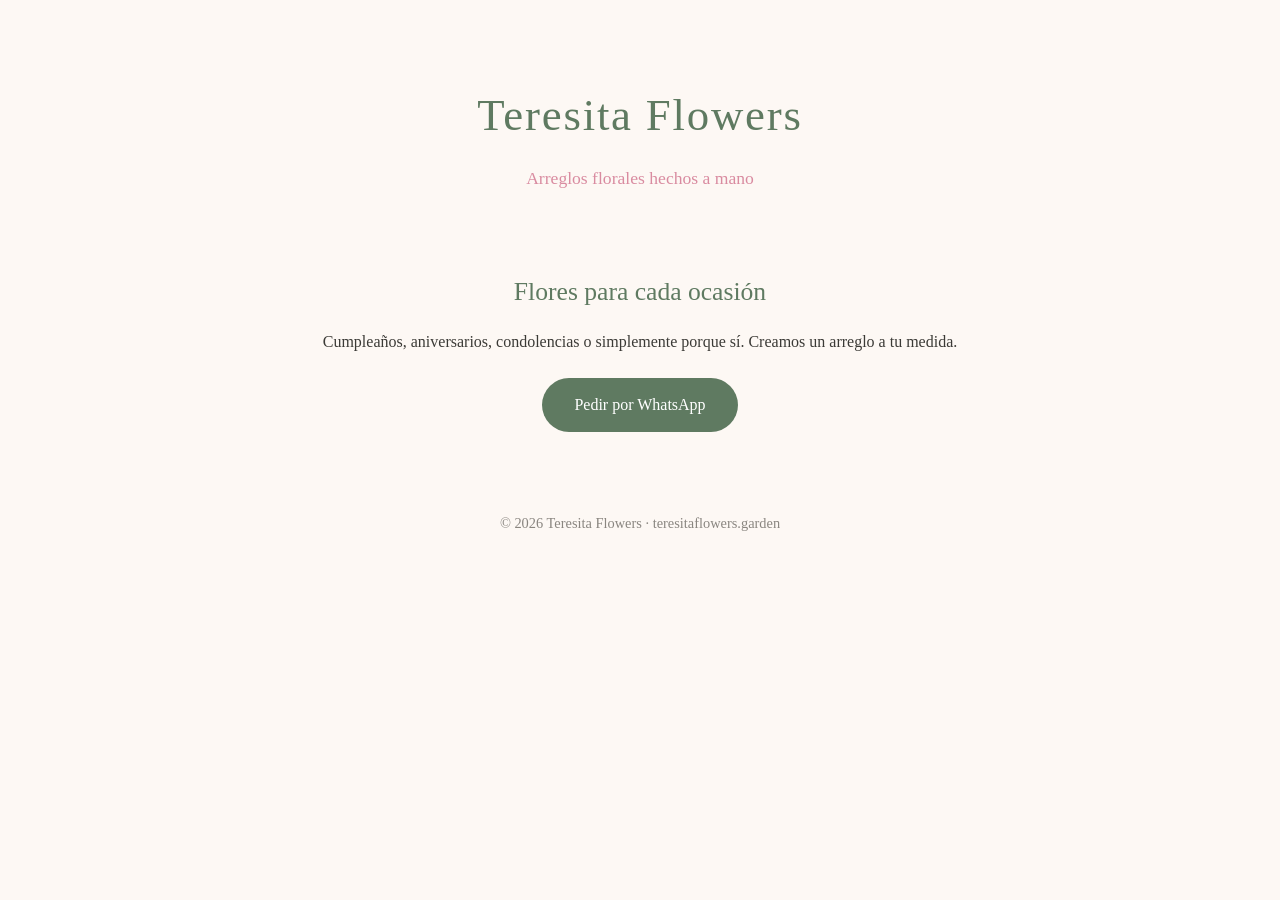
==== index.html @ fdcbf454 "Add initial Teresita Flowers site and custom domain" ====
<!DOCTYPE html>
<html lang="es">
<head>
  <meta charset="UTF-8">
  <meta name="viewport" content="width=device-width, initial-scale=1.0">
  <title>Teresita Flowers</title>
  <meta name="description" content="Arreglos florales hechos a mano. Pide el tuyo por WhatsApp.">
  <style>
    :root {
      --rosa: #d98ba0;
      --verde: #5f7a61;
      --crema: #fdf8f4;
      --texto: #3b3a36;
    }
    * { box-sizing: border-box; margin: 0; padding: 0; }
    body {
      font-family: Georgia, "Times New Roman", serif;
      background: var(--crema);
      color: var(--texto);
      line-height: 1.6;
    }
    header {
      text-align: center;
      padding: 80px 20px 40px;
    }
    header h1 {
      font-size: 2.8rem;
      font-weight: normal;
      color: var(--verde);
      letter-spacing: 0.04em;
    }
    header p {
      margin-top: 12px;
      font-size: 1.1rem;
      color: var(--rosa);
    }
    section {
      max-width: 720px;
      margin: 0 auto;
      padding: 40px 24px;
      text-align: center;
    }
    section h2 {
      font-weight: normal;
      font-size: 1.6rem;
      color: var(--verde);
      margin-bottom: 16px;
    }
    .boton {
      display: inline-block;
      margin-top: 24px;
      padding: 14px 32px;
      background: var(--verde);
      color: #fff;
      text-decoration: none;
      border-radius: 999px;
      font-size: 1rem;
      transition: background 0.2s;
    }
    .boton:hover { background: #4a6149; }
    footer {
      text-align: center;
      padding: 40px 20px;
      font-size: 0.9rem;
      color: #8a8680;
    }
  </style>
</head>
<body>

  <header>
    <h1>Teresita Flowers</h1>
    <p>Arreglos florales hechos a mano</p>
  </header>

  <section>
    <h2>Flores para cada ocasión</h2>
    <p>Cumpleaños, aniversarios, condolencias o simplemente porque sí. Creamos un arreglo a tu medida.</p>
    <a class="boton" href="https://wa.me/521XXXXXXXXXX?text=Hola%2C%20quisiera%20pedir%20un%20arreglo%20floral" target="_blank" rel="noopener">Pedir por WhatsApp</a>
  </section>

  <footer>
    &copy; 2026 Teresita Flowers · teresitaflowers.garden
  </footer>

</body>
</html>
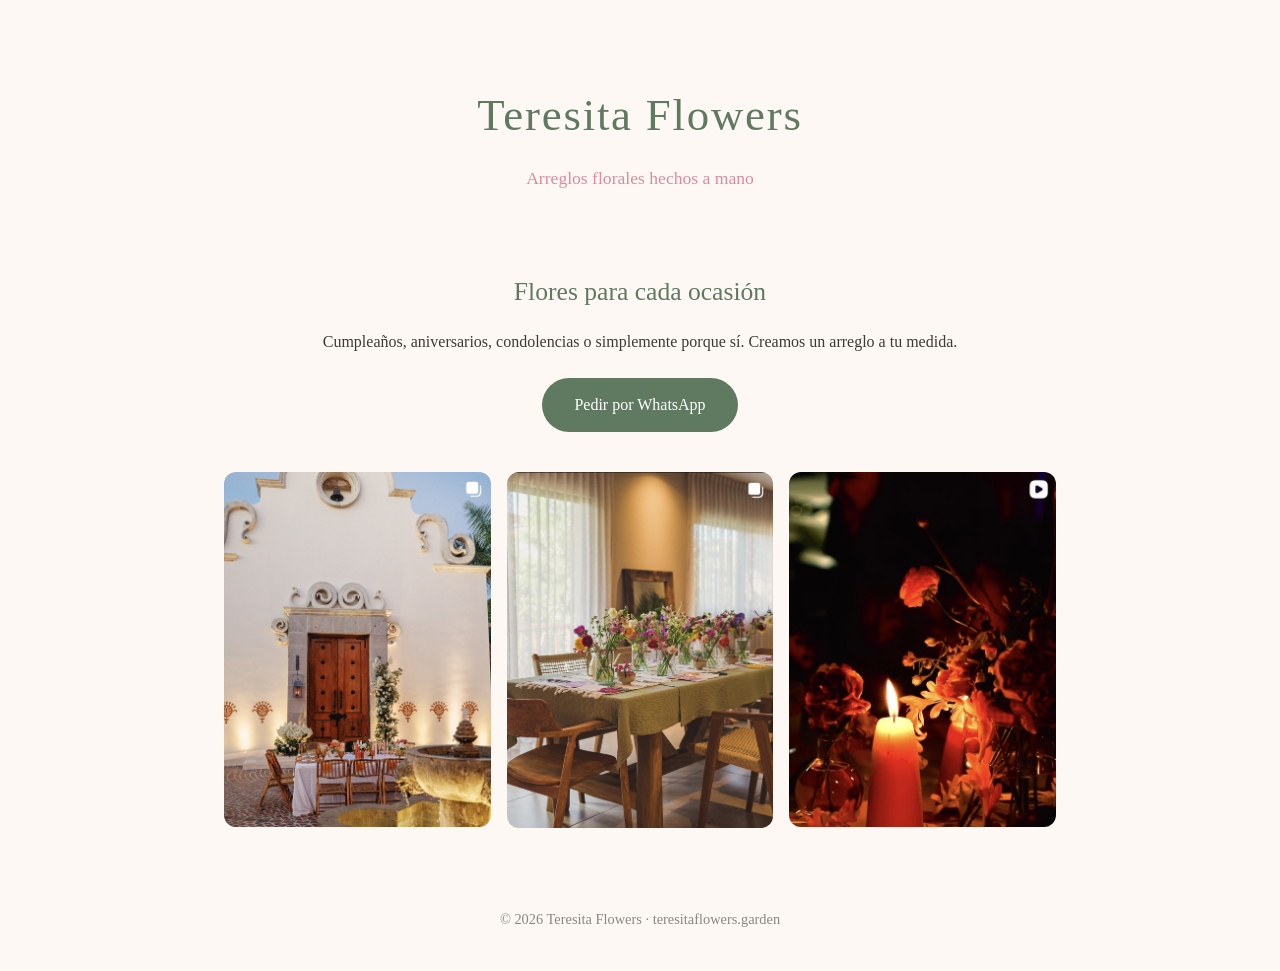
==== commit 8cdce8ad: "Add Teresita's photos to home and events pages" ====
--- a/index.html
+++ b/index.html
@@ -58,6 +58,21 @@
       transition: background 0.2s;
     }
     .boton:hover { background: #4a6149; }
+    .galeria {
+      display: grid;
+      grid-template-columns: repeat(auto-fit, minmax(200px, 1fr));
+      gap: 16px;
+      max-width: 880px;
+      margin: 0 auto;
+      padding: 0 24px 40px;
+    }
+    .galeria img {
+      width: 100%;
+      aspect-ratio: 3 / 4;
+      object-fit: cover;
+      border-radius: 12px;
+      display: block;
+    }
     footer {
       text-align: center;
       padding: 40px 20px;
@@ -79,6 +94,12 @@
     <a class="boton" href="https://wa.me/521XXXXXXXXXX?text=Hola%2C%20quisiera%20pedir%20un%20arreglo%20floral" target="_blank" rel="noopener">Pedir por WhatsApp</a>
   </section>
 
+  <div class="galeria">
+    <img src="img/boda.jpg" alt="Mesa de boda en patio con fuente y flores blancas">
+    <img src="img/xv.jpg" alt="Mesa con ramos de colores en jarrones para celebraciones">
+    <img src="img/centro-mesa.jpg" alt="Centro de mesa con velas y flores rojas">
+  </div>
+
   <footer>
     &copy; 2026 Teresita Flowers · teresitaflowers.garden
   </footer>
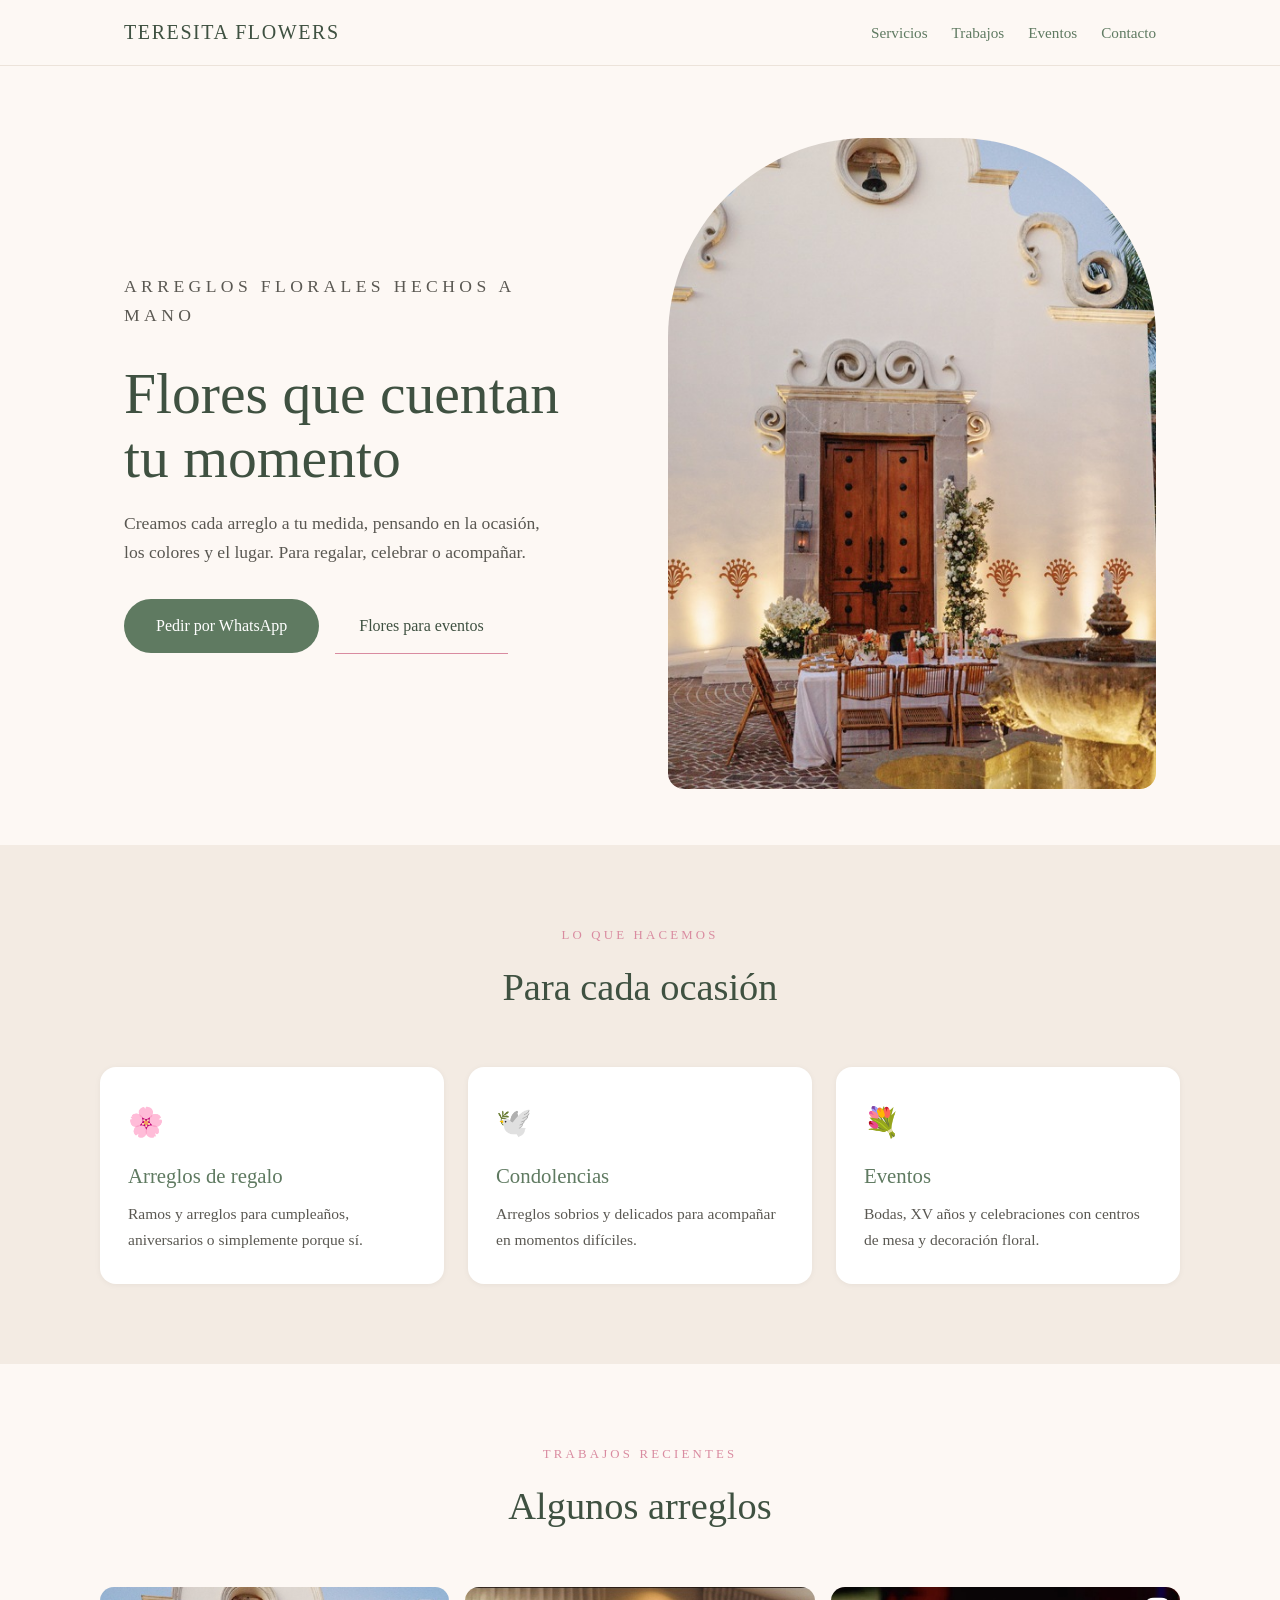
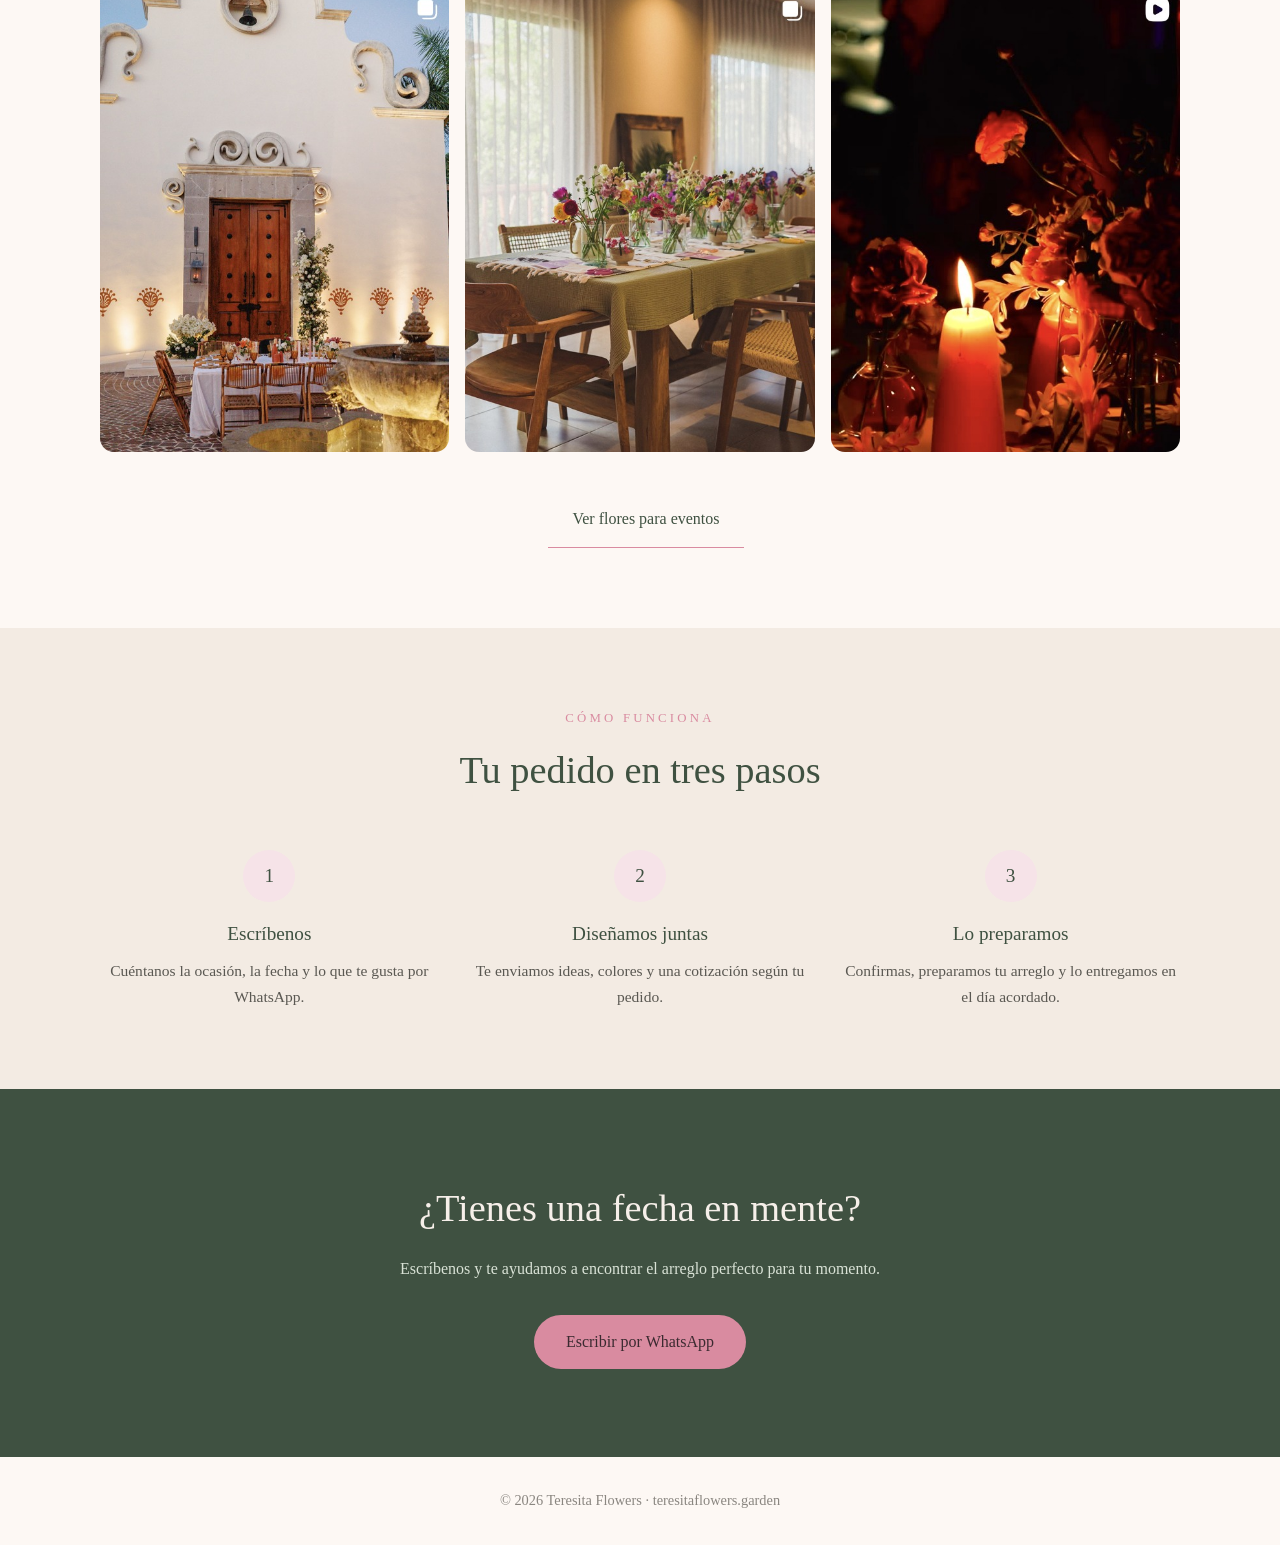
==== commit fbb88db2: "Redesign home page: hero, services, gallery, process and closing CTA" ====
--- a/index.html
+++ b/index.html
@@ -3,102 +3,366 @@
 <head>
   <meta charset="UTF-8">
   <meta name="viewport" content="width=device-width, initial-scale=1.0">
-  <title>Teresita Flowers</title>
-  <meta name="description" content="Arreglos florales hechos a mano. Pide el tuyo por WhatsApp.">
+  <title>Teresita Flowers | Arreglos florales hechos a mano</title>
+  <meta name="description" content="Arreglos florales hechos a mano para bodas, XV años, cumpleaños y eventos. Pide el tuyo por WhatsApp.">
   <style>
     :root {
       --rosa: #d98ba0;
+      --rosa-suave: #f6e3e8;
       --verde: #5f7a61;
+      --verde-oscuro: #3f5141;
       --crema: #fdf8f4;
+      --arena: #f3ebe3;
       --texto: #3b3a36;
+      --gris: #8a8680;
     }
     * { box-sizing: border-box; margin: 0; padding: 0; }
+    html { scroll-behavior: smooth; }
     body {
       font-family: Georgia, "Times New Roman", serif;
       background: var(--crema);
       color: var(--texto);
-      line-height: 1.6;
-    }
-    header {
-      text-align: center;
-      padding: 80px 20px 40px;
-    }
-    header h1 {
-      font-size: 2.8rem;
-      font-weight: normal;
+      line-height: 1.65;
+    }
+    img { display: block; max-width: 100%; }
+    a { color: inherit; }
+
+    /* Navegación */
+    nav {
+      position: sticky;
+      top: 0;
+      z-index: 10;
+      background: rgba(253, 248, 244, 0.92);
+      backdrop-filter: blur(6px);
+      border-bottom: 1px solid #ece3da;
+    }
+    .nav-inner {
+      max-width: 1080px;
+      margin: 0 auto;
+      padding: 16px 24px;
+      display: flex;
+      justify-content: space-between;
+      align-items: center;
+      gap: 16px;
+      flex-wrap: wrap;
+    }
+    .marca {
+      font-size: 1.25rem;
+      letter-spacing: 0.08em;
+      text-decoration: none;
+      color: var(--verde-oscuro);
+    }
+    .nav-links { display: flex; gap: 24px; flex-wrap: wrap; }
+    .nav-links a {
+      text-decoration: none;
       color: var(--verde);
-      letter-spacing: 0.04em;
-    }
-    header p {
-      margin-top: 12px;
+      font-size: 0.95rem;
+    }
+    .nav-links a:hover { color: var(--rosa); }
+
+    /* Hero */
+    .hero {
+      max-width: 1080px;
+      margin: 0 auto;
+      padding: 72px 24px 56px;
+      display: grid;
+      grid-template-columns: 1fr 1fr;
+      gap: 56px;
+      align-items: center;
+    }
+    .hero-eyebrow {
+      font-size: 0.8rem;
+      letter-spacing: 0.25em;
+      text-transform: uppercase;
+      color: var(--rosa);
+      margin-bottom: 18px;
+    }
+    .hero h1 {
+      font-size: clamp(2.4rem, 5vw, 3.6rem);
+      font-weight: normal;
+      line-height: 1.1;
+      color: var(--verde-oscuro);
+      margin-bottom: 20px;
+    }
+    .hero p {
       font-size: 1.1rem;
-      color: var(--rosa);
-    }
-    section {
-      max-width: 720px;
-      margin: 0 auto;
-      padding: 40px 24px;
-      text-align: center;
-    }
-    section h2 {
-      font-weight: normal;
-      font-size: 1.6rem;
-      color: var(--verde);
-      margin-bottom: 16px;
-    }
+      color: #5a5852;
+      margin-bottom: 32px;
+      max-width: 440px;
+    }
+    .hero-foto img {
+      width: 100%;
+      aspect-ratio: 3 / 4;
+      object-fit: cover;
+      border-radius: 200px 200px 16px 16px;
+    }
+
+    /* Botones */
     .boton {
       display: inline-block;
-      margin-top: 24px;
       padding: 14px 32px;
       background: var(--verde);
       color: #fff;
       text-decoration: none;
       border-radius: 999px;
       font-size: 1rem;
-      transition: background 0.2s;
-    }
-    .boton:hover { background: #4a6149; }
+      transition: background 0.2s, transform 0.2s;
+    }
+    .boton:hover { background: var(--verde-oscuro); transform: translateY(-1px); }
+    .boton-secundario {
+      display: inline-block;
+      margin-left: 12px;
+      padding: 14px 24px;
+      color: var(--verde-oscuro);
+      text-decoration: none;
+      font-size: 1rem;
+      border-bottom: 1px solid var(--rosa);
+    }
+
+    /* Secciones */
+    .seccion {
+      padding: 80px 24px;
+    }
+    .seccion.fondo-arena { background: var(--arena); }
+    .contenedor {
+      max-width: 1080px;
+      margin: 0 auto;
+    }
+    .titulo {
+      text-align: center;
+      margin-bottom: 48px;
+    }
+    .titulo .eyebrow {
+      font-size: 0.8rem;
+      letter-spacing: 0.25em;
+      text-transform: uppercase;
+      color: var(--rosa);
+      margin-bottom: 10px;
+    }
+    .titulo h2 {
+      font-weight: normal;
+      font-size: clamp(1.8rem, 3.5vw, 2.4rem);
+      color: var(--verde-oscuro);
+    }
+
+    /* Servicios */
+    .servicios {
+      display: grid;
+      grid-template-columns: repeat(auto-fit, minmax(230px, 1fr));
+      gap: 24px;
+    }
+    .servicio {
+      background: #fff;
+      border-radius: 16px;
+      padding: 32px 28px;
+      box-shadow: 0 1px 6px rgba(0,0,0,0.05);
+    }
+    .servicio .icono {
+      font-size: 1.8rem;
+      margin-bottom: 12px;
+    }
+    .servicio h3 {
+      font-weight: normal;
+      font-size: 1.3rem;
+      color: var(--verde);
+      margin-bottom: 8px;
+    }
+    .servicio p {
+      font-size: 0.97rem;
+      color: #5a5852;
+    }
+
+    /* Galería */
     .galeria {
       display: grid;
-      grid-template-columns: repeat(auto-fit, minmax(200px, 1fr));
+      grid-template-columns: repeat(3, 1fr);
       gap: 16px;
-      max-width: 880px;
-      margin: 0 auto;
-      padding: 0 24px 40px;
     }
     .galeria img {
       width: 100%;
       aspect-ratio: 3 / 4;
       object-fit: cover;
-      border-radius: 12px;
-      display: block;
-    }
+      border-radius: 14px;
+    }
+    .galeria-cta {
+      text-align: center;
+      margin-top: 40px;
+    }
+
+    /* Proceso */
+    .pasos {
+      display: grid;
+      grid-template-columns: repeat(auto-fit, minmax(220px, 1fr));
+      gap: 32px;
+      counter-reset: paso;
+    }
+    .paso {
+      text-align: center;
+    }
+    .paso .numero {
+      display: inline-flex;
+      align-items: center;
+      justify-content: center;
+      width: 52px;
+      height: 52px;
+      border-radius: 50%;
+      background: var(--rosa-suave);
+      color: var(--verde-oscuro);
+      font-size: 1.2rem;
+      margin-bottom: 16px;
+    }
+    .paso h3 {
+      font-weight: normal;
+      font-size: 1.2rem;
+      color: var(--verde-oscuro);
+      margin-bottom: 8px;
+    }
+    .paso p {
+      font-size: 0.97rem;
+      color: #5a5852;
+    }
+
+    /* Cierre */
+    .cierre {
+      background: var(--verde-oscuro);
+      color: #f6efe9;
+      text-align: center;
+      padding: 88px 24px;
+    }
+    .cierre h2 {
+      font-weight: normal;
+      font-size: clamp(1.8rem, 3.5vw, 2.4rem);
+      margin-bottom: 16px;
+    }
+    .cierre p {
+      max-width: 520px;
+      margin: 0 auto 32px;
+      color: #d9e2d6;
+    }
+    .cierre .boton {
+      background: var(--rosa);
+      color: #3b2a30;
+    }
+    .cierre .boton:hover { background: #e8a2b3; }
+
     footer {
       text-align: center;
-      padding: 40px 20px;
+      padding: 32px 20px;
       font-size: 0.9rem;
-      color: #8a8680;
+      color: var(--gris);
+    }
+    footer a { color: var(--verde); }
+
+    @media (max-width: 760px) {
+      .hero { grid-template-columns: 1fr; padding-top: 40px; gap: 32px; }
+      .hero-foto img { aspect-ratio: 4 / 5; }
+      .galeria { grid-template-columns: 1fr; }
+      .boton-secundario { margin: 12px 0 0; display: block; }
+      .nav-links { gap: 16px; }
     }
   </style>
 </head>
 <body>
 
-  <header>
-    <h1>Teresita Flowers</h1>
-    <p>Arreglos florales hechos a mano</p>
+  <nav>
+    <div class="nav-inner">
+      <a class="marca" href="#inicio">TERESITA FLOWERS</a>
+      <div class="nav-links">
+        <a href="#servicios">Servicios</a>
+        <a href="#trabajos">Trabajos</a>
+        <a href="eventos.html">Eventos</a>
+        <a href="#contacto">Contacto</a>
+      </div>
+    </div>
+  </nav>
+
+  <header class="hero" id="inicio">
+    <div>
+      <p class="hero-eyebrow">Arreglos florales hechos a mano</p>
+      <h1>Flores que cuentan tu momento</h1>
+      <p>Creamos cada arreglo a tu medida, pensando en la ocasión, los colores y el lugar. Para regalar, celebrar o acompañar.</p>
+      <a class="boton" href="https://wa.me/521XXXXXXXXXX?text=Hola%2C%20quisiera%20pedir%20un%20arreglo%20floral" target="_blank" rel="noopener">Pedir por WhatsApp</a>
+      <a class="boton-secundario" href="eventos.html">Flores para eventos</a>
+    </div>
+    <div class="hero-foto">
+      <img src="img/boda.jpg" alt="Mesa de boda en patio con fuente y flores blancas">
+    </div>
   </header>
 
-  <section>
-    <h2>Flores para cada ocasión</h2>
-    <p>Cumpleaños, aniversarios, condolencias o simplemente porque sí. Creamos un arreglo a tu medida.</p>
-    <a class="boton" href="https://wa.me/521XXXXXXXXXX?text=Hola%2C%20quisiera%20pedir%20un%20arreglo%20floral" target="_blank" rel="noopener">Pedir por WhatsApp</a>
+  <section class="seccion fondo-arena" id="servicios">
+    <div class="contenedor">
+      <div class="titulo">
+        <p class="eyebrow">Lo que hacemos</p>
+        <h2>Para cada ocasión</h2>
+      </div>
+      <div class="servicios">
+        <div class="servicio">
+          <div class="icono">🌸</div>
+          <h3>Arreglos de regalo</h3>
+          <p>Ramos y arreglos para cumpleaños, aniversarios o simplemente porque sí.</p>
+        </div>
+        <div class="servicio">
+          <div class="icono">🕊️</div>
+          <h3>Condolencias</h3>
+          <p>Arreglos sobrios y delicados para acompañar en momentos difíciles.</p>
+        </div>
+        <div class="servicio">
+          <div class="icono">💐</div>
+          <h3>Eventos</h3>
+          <p>Bodas, XV años y celebraciones con centros de mesa y decoración floral.</p>
+        </div>
+      </div>
+    </div>
   </section>
 
-  <div class="galeria">
-    <img src="img/boda.jpg" alt="Mesa de boda en patio con fuente y flores blancas">
-    <img src="img/xv.jpg" alt="Mesa con ramos de colores en jarrones para celebraciones">
-    <img src="img/centro-mesa.jpg" alt="Centro de mesa con velas y flores rojas">
-  </div>
+  <section class="seccion" id="trabajos">
+    <div class="contenedor">
+      <div class="titulo">
+        <p class="eyebrow">Trabajos recientes</p>
+        <h2>Algunos arreglos</h2>
+      </div>
+      <div class="galeria">
+        <img src="img/boda.jpg" alt="Mesa de boda en patio con fuente y flores blancas">
+        <img src="img/xv.jpg" alt="Mesa con ramos de colores en jarrones para celebraciones">
+        <img src="img/centro-mesa.jpg" alt="Centro de mesa con velas y flores rojas">
+      </div>
+      <div class="galeria-cta">
+        <a class="boton-secundario" href="eventos.html">Ver flores para eventos</a>
+      </div>
+    </div>
+  </section>
+
+  <section class="seccion fondo-arena" id="proceso">
+    <div class="contenedor">
+      <div class="titulo">
+        <p class="eyebrow">Cómo funciona</p>
+        <h2>Tu pedido en tres pasos</h2>
+      </div>
+      <div class="pasos">
+        <div class="paso">
+          <div class="numero">1</div>
+          <h3>Escríbenos</h3>
+          <p>Cuéntanos la ocasión, la fecha y lo que te gusta por WhatsApp.</p>
+        </div>
+        <div class="paso">
+          <div class="numero">2</div>
+          <h3>Diseñamos juntas</h3>
+          <p>Te enviamos ideas, colores y una cotización según tu pedido.</p>
+        </div>
+        <div class="paso">
+          <div class="numero">3</div>
+          <h3>Lo preparamos</h3>
+          <p>Confirmas, preparamos tu arreglo y lo entregamos en el día acordado.</p>
+        </div>
+      </div>
+    </div>
+  </section>
+
+  <section class="cierre" id="contacto">
+    <h2>¿Tienes una fecha en mente?</h2>
+    <p>Escríbenos y te ayudamos a encontrar el arreglo perfecto para tu momento.</p>
+    <a class="boton" href="https://wa.me/521XXXXXXXXXX?text=Hola%2C%20quisiera%20pedir%20un%20arreglo%20floral" target="_blank" rel="noopener">Escribir por WhatsApp</a>
+  </section>
 
   <footer>
     &copy; 2026 Teresita Flowers · teresitaflowers.garden
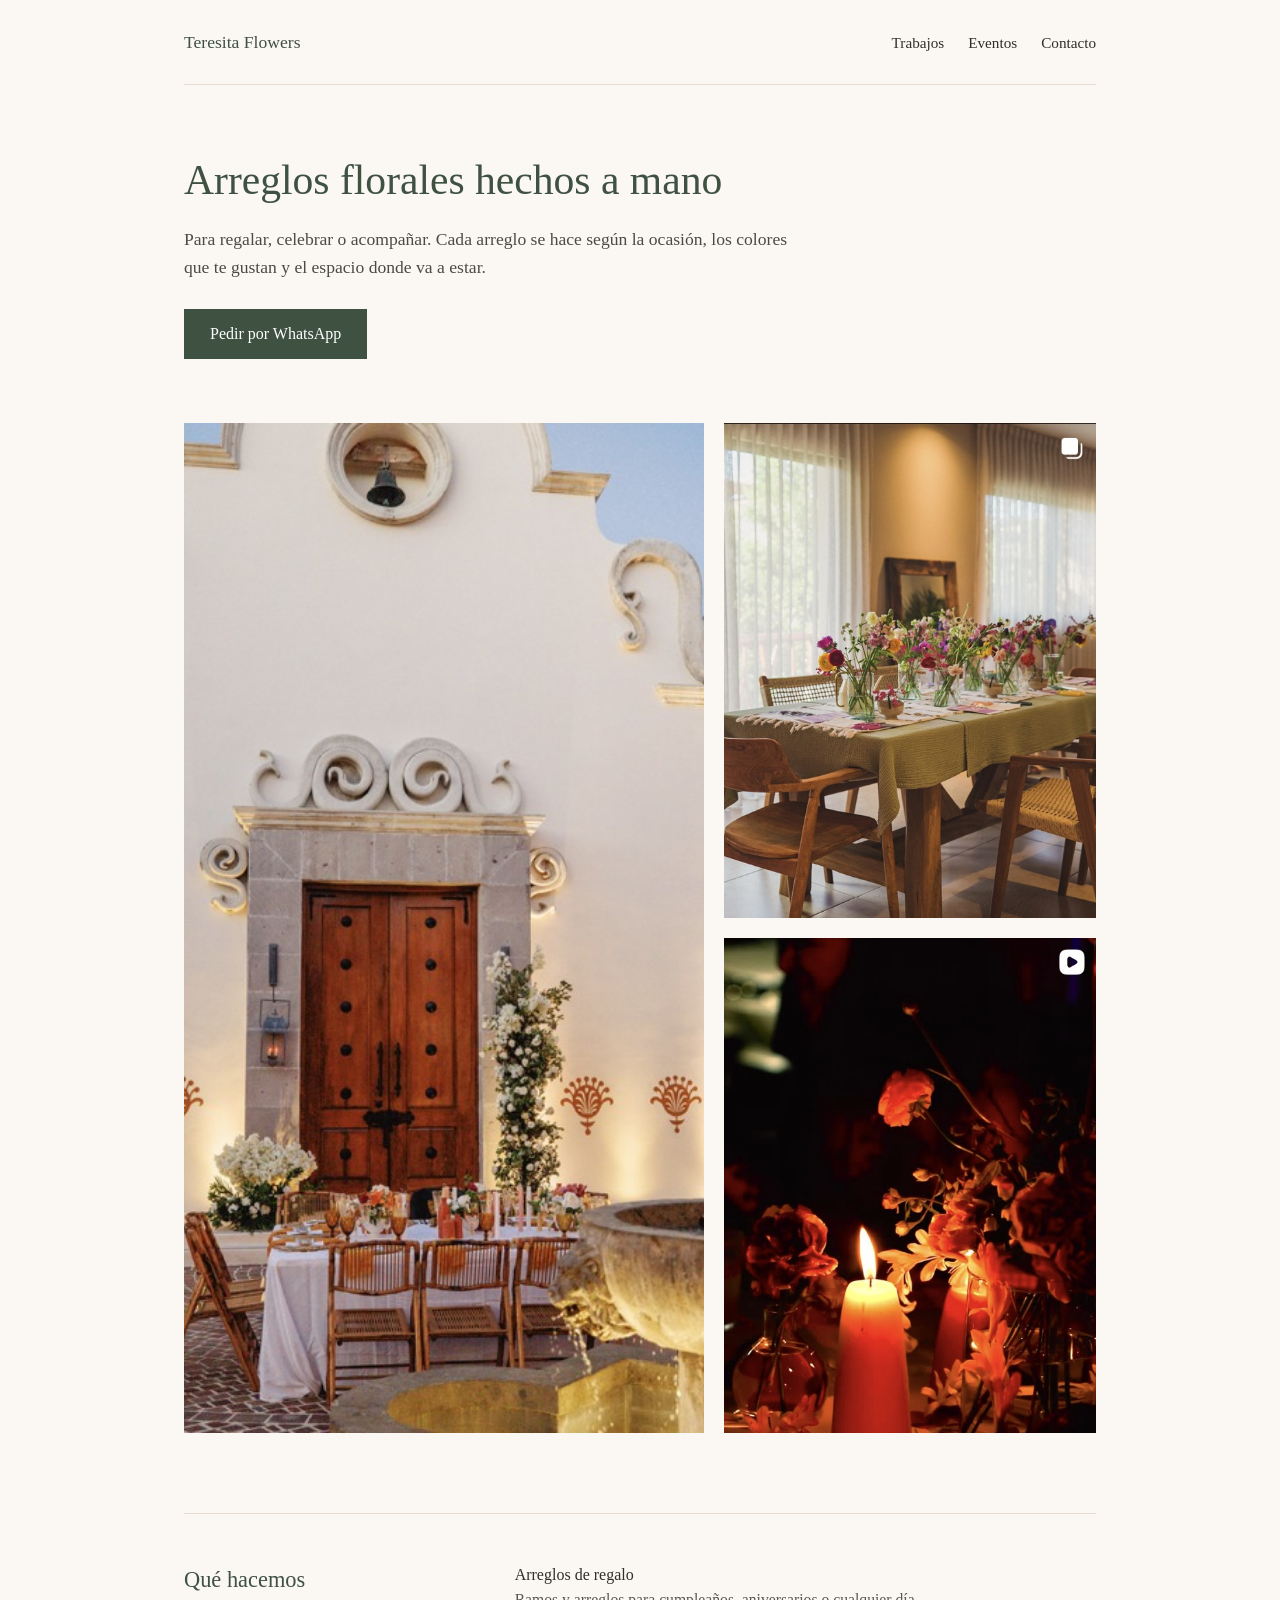
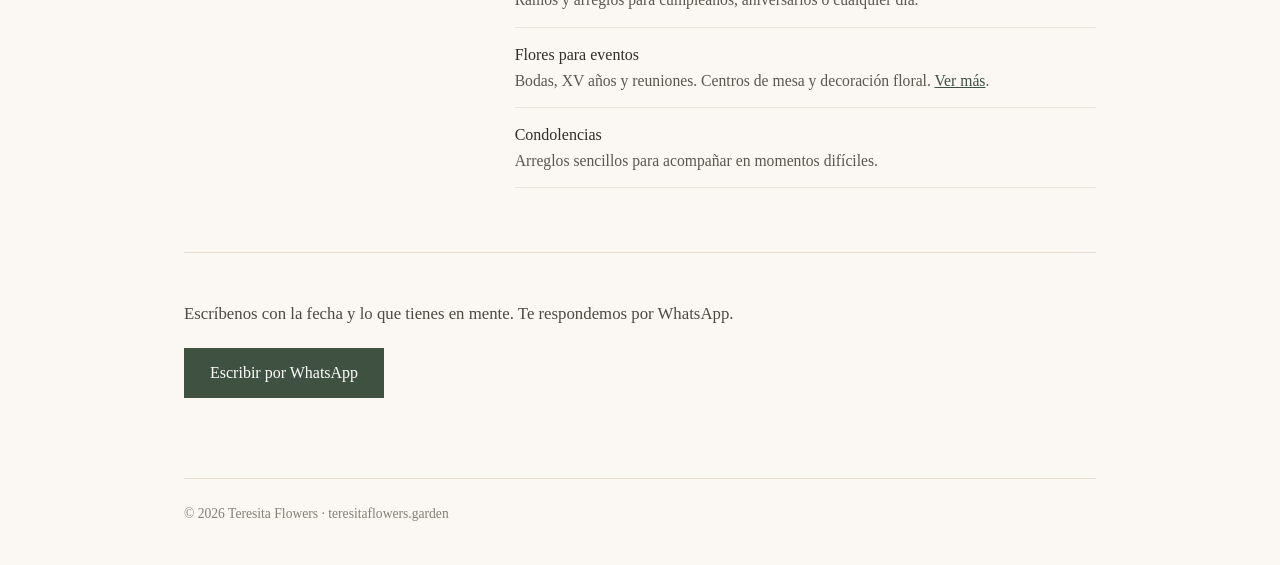
==== commit cf543b34: "Simplify home page: fewer decorative elements, plain copy" ====
--- a/index.html
+++ b/index.html
@@ -3,370 +3,201 @@
 <head>
   <meta charset="UTF-8">
   <meta name="viewport" content="width=device-width, initial-scale=1.0">
-  <title>Teresita Flowers | Arreglos florales hechos a mano</title>
-  <meta name="description" content="Arreglos florales hechos a mano para bodas, XV años, cumpleaños y eventos. Pide el tuyo por WhatsApp.">
+  <title>Teresita Flowers</title>
+  <meta name="description" content="Arreglos florales hechos a mano para regalos y eventos. Escríbenos por WhatsApp.">
   <style>
     :root {
-      --rosa: #d98ba0;
-      --rosa-suave: #f6e3e8;
-      --verde: #5f7a61;
-      --verde-oscuro: #3f5141;
-      --crema: #fdf8f4;
-      --arena: #f3ebe3;
-      --texto: #3b3a36;
-      --gris: #8a8680;
+      --verde: #3f5141;
+      --crema: #fbf7f2;
+      --texto: #2f2e2a;
+      --gris: #857f78;
     }
     * { box-sizing: border-box; margin: 0; padding: 0; }
-    html { scroll-behavior: smooth; }
     body {
       font-family: Georgia, "Times New Roman", serif;
       background: var(--crema);
       color: var(--texto);
-      line-height: 1.65;
-    }
-    img { display: block; max-width: 100%; }
-    a { color: inherit; }
-
-    /* Navegación */
-    nav {
-      position: sticky;
-      top: 0;
-      z-index: 10;
-      background: rgba(253, 248, 244, 0.92);
-      backdrop-filter: blur(6px);
-      border-bottom: 1px solid #ece3da;
-    }
-    .nav-inner {
-      max-width: 1080px;
+      line-height: 1.6;
+    }
+    img { display: block; width: 100%; height: auto; }
+    a { color: var(--verde); }
+
+    .wrap {
+      max-width: 960px;
       margin: 0 auto;
-      padding: 16px 24px;
+      padding: 0 24px;
+    }
+
+    header.top {
       display: flex;
       justify-content: space-between;
-      align-items: center;
-      gap: 16px;
-      flex-wrap: wrap;
-    }
-    .marca {
-      font-size: 1.25rem;
-      letter-spacing: 0.08em;
-      text-decoration: none;
-      color: var(--verde-oscuro);
-    }
-    .nav-links { display: flex; gap: 24px; flex-wrap: wrap; }
-    .nav-links a {
-      text-decoration: none;
+      align-items: baseline;
+      padding-top: 28px;
+      padding-bottom: 28px;
+      border-bottom: 1px solid #e6dcd2;
+    }
+    header.top .marca {
+      font-size: 1.1rem;
       color: var(--verde);
+      text-decoration: none;
+    }
+    header.top nav a {
+      margin-left: 20px;
       font-size: 0.95rem;
-    }
-    .nav-links a:hover { color: var(--rosa); }
-
-    /* Hero */
-    .hero {
-      max-width: 1080px;
-      margin: 0 auto;
-      padding: 72px 24px 56px;
-      display: grid;
-      grid-template-columns: 1fr 1fr;
-      gap: 56px;
-      align-items: center;
-    }
-    .hero-eyebrow {
-      font-size: 0.8rem;
-      letter-spacing: 0.25em;
-      text-transform: uppercase;
-      color: var(--rosa);
-      margin-bottom: 18px;
-    }
-    .hero h1 {
-      font-size: clamp(2.4rem, 5vw, 3.6rem);
+      color: var(--texto);
+      text-decoration: none;
+    }
+
+    .intro {
+      padding-top: 72px;
+      padding-bottom: 64px;
+      max-width: 620px;
+    }
+    .intro h1 {
       font-weight: normal;
-      line-height: 1.1;
-      color: var(--verde-oscuro);
+      font-size: 2.6rem;
+      line-height: 1.15;
+      color: var(--verde);
       margin-bottom: 20px;
     }
-    .hero p {
+    .intro p {
       font-size: 1.1rem;
-      color: #5a5852;
-      margin-bottom: 32px;
-      max-width: 440px;
-    }
-    .hero-foto img {
-      width: 100%;
-      aspect-ratio: 3 / 4;
-      object-fit: cover;
-      border-radius: 200px 200px 16px 16px;
-    }
-
-    /* Botones */
-    .boton {
+      color: #4d4a44;
+      margin-bottom: 28px;
+    }
+    .intro .enlace {
       display: inline-block;
-      padding: 14px 32px;
       background: var(--verde);
       color: #fff;
-      text-decoration: none;
-      border-radius: 999px;
+      padding: 12px 26px;
+      text-decoration: none;
       font-size: 1rem;
-      transition: background 0.2s, transform 0.2s;
-    }
-    .boton:hover { background: var(--verde-oscuro); transform: translateY(-1px); }
-    .boton-secundario {
+    }
+
+    .fotos {
+      display: grid;
+      grid-template-columns: 1.4fr 1fr;
+      gap: 20px;
+      margin-bottom: 80px;
+    }
+    .fotos img:first-child { grid-row: span 2; }
+    .fotos img { object-fit: cover; height: 100%; }
+
+    .que-hacemos {
+      border-top: 1px solid #e6dcd2;
+      padding-top: 48px;
+      padding-bottom: 64px;
+      display: grid;
+      grid-template-columns: 1fr 2fr;
+      gap: 40px;
+    }
+    .que-hacemos h2 {
+      font-weight: normal;
+      font-size: 1.4rem;
+      color: var(--verde);
+    }
+    .que-hacemos ul {
+      list-style: none;
+    }
+    .que-hacemos li {
+      padding: 14px 0;
+      border-bottom: 1px solid #ebe3da;
+    }
+    .que-hacemos li:first-child { padding-top: 0; }
+    .que-hacemos li strong {
+      font-weight: normal;
+      display: block;
+      color: var(--texto);
+    }
+    .que-hacemos li span {
+      color: #5a5750;
+      font-size: 0.98rem;
+    }
+
+    .contacto {
+      border-top: 1px solid #e6dcd2;
+      padding-top: 48px;
+      padding-bottom: 80px;
+    }
+    .contacto p {
+      font-size: 1.05rem;
+      margin-bottom: 20px;
+      color: #4d4a44;
+    }
+    .contacto a.enlace {
       display: inline-block;
-      margin-left: 12px;
-      padding: 14px 24px;
-      color: var(--verde-oscuro);
-      text-decoration: none;
-      font-size: 1rem;
-      border-bottom: 1px solid var(--rosa);
-    }
-
-    /* Secciones */
-    .seccion {
-      padding: 80px 24px;
-    }
-    .seccion.fondo-arena { background: var(--arena); }
-    .contenedor {
-      max-width: 1080px;
-      margin: 0 auto;
-    }
-    .titulo {
-      text-align: center;
-      margin-bottom: 48px;
-    }
-    .titulo .eyebrow {
-      font-size: 0.8rem;
-      letter-spacing: 0.25em;
-      text-transform: uppercase;
-      color: var(--rosa);
-      margin-bottom: 10px;
-    }
-    .titulo h2 {
-      font-weight: normal;
-      font-size: clamp(1.8rem, 3.5vw, 2.4rem);
-      color: var(--verde-oscuro);
-    }
-
-    /* Servicios */
-    .servicios {
-      display: grid;
-      grid-template-columns: repeat(auto-fit, minmax(230px, 1fr));
-      gap: 24px;
-    }
-    .servicio {
-      background: #fff;
-      border-radius: 16px;
-      padding: 32px 28px;
-      box-shadow: 0 1px 6px rgba(0,0,0,0.05);
-    }
-    .servicio .icono {
-      font-size: 1.8rem;
-      margin-bottom: 12px;
-    }
-    .servicio h3 {
-      font-weight: normal;
-      font-size: 1.3rem;
-      color: var(--verde);
-      margin-bottom: 8px;
-    }
-    .servicio p {
-      font-size: 0.97rem;
-      color: #5a5852;
-    }
-
-    /* Galería */
-    .galeria {
-      display: grid;
-      grid-template-columns: repeat(3, 1fr);
-      gap: 16px;
-    }
-    .galeria img {
-      width: 100%;
-      aspect-ratio: 3 / 4;
-      object-fit: cover;
-      border-radius: 14px;
-    }
-    .galeria-cta {
-      text-align: center;
-      margin-top: 40px;
-    }
-
-    /* Proceso */
-    .pasos {
-      display: grid;
-      grid-template-columns: repeat(auto-fit, minmax(220px, 1fr));
-      gap: 32px;
-      counter-reset: paso;
-    }
-    .paso {
-      text-align: center;
-    }
-    .paso .numero {
-      display: inline-flex;
-      align-items: center;
-      justify-content: center;
-      width: 52px;
-      height: 52px;
-      border-radius: 50%;
-      background: var(--rosa-suave);
-      color: var(--verde-oscuro);
-      font-size: 1.2rem;
-      margin-bottom: 16px;
-    }
-    .paso h3 {
-      font-weight: normal;
-      font-size: 1.2rem;
-      color: var(--verde-oscuro);
-      margin-bottom: 8px;
-    }
-    .paso p {
-      font-size: 0.97rem;
-      color: #5a5852;
-    }
-
-    /* Cierre */
-    .cierre {
-      background: var(--verde-oscuro);
-      color: #f6efe9;
-      text-align: center;
-      padding: 88px 24px;
-    }
-    .cierre h2 {
-      font-weight: normal;
-      font-size: clamp(1.8rem, 3.5vw, 2.4rem);
-      margin-bottom: 16px;
-    }
-    .cierre p {
-      max-width: 520px;
-      margin: 0 auto 32px;
-      color: #d9e2d6;
-    }
-    .cierre .boton {
-      background: var(--rosa);
-      color: #3b2a30;
-    }
-    .cierre .boton:hover { background: #e8a2b3; }
+      background: var(--verde);
+      color: #fff;
+      padding: 12px 26px;
+      text-decoration: none;
+    }
+    .contacto .evento {
+      display: block;
+      margin-top: 20px;
+      font-size: 0.95rem;
+    }
 
     footer {
-      text-align: center;
-      padding: 32px 20px;
-      font-size: 0.9rem;
+      border-top: 1px solid #e6dcd2;
+      padding: 24px 0 40px;
+      font-size: 0.85rem;
       color: var(--gris);
     }
-    footer a { color: var(--verde); }
-
-    @media (max-width: 760px) {
-      .hero { grid-template-columns: 1fr; padding-top: 40px; gap: 32px; }
-      .hero-foto img { aspect-ratio: 4 / 5; }
-      .galeria { grid-template-columns: 1fr; }
-      .boton-secundario { margin: 12px 0 0; display: block; }
-      .nav-links { gap: 16px; }
+
+    @media (max-width: 720px) {
+      header.top { flex-direction: column; gap: 12px; }
+      header.top nav a { margin: 0 14px 0 0; }
+      .intro h1 { font-size: 2rem; }
+      .fotos { grid-template-columns: 1fr; }
+      .fotos img:first-child { grid-row: auto; }
+      .que-hacemos { grid-template-columns: 1fr; gap: 16px; }
     }
   </style>
 </head>
 <body>
 
-  <nav>
-    <div class="nav-inner">
-      <a class="marca" href="#inicio">TERESITA FLOWERS</a>
-      <div class="nav-links">
-        <a href="#servicios">Servicios</a>
+  <div class="wrap">
+
+    <header class="top">
+      <a class="marca" href="index.html">Teresita Flowers</a>
+      <nav>
         <a href="#trabajos">Trabajos</a>
         <a href="eventos.html">Eventos</a>
         <a href="#contacto">Contacto</a>
-      </div>
-    </div>
-  </nav>
-
-  <header class="hero" id="inicio">
-    <div>
-      <p class="hero-eyebrow">Arreglos florales hechos a mano</p>
-      <h1>Flores que cuentan tu momento</h1>
-      <p>Creamos cada arreglo a tu medida, pensando en la ocasión, los colores y el lugar. Para regalar, celebrar o acompañar.</p>
-      <a class="boton" href="https://wa.me/521XXXXXXXXXX?text=Hola%2C%20quisiera%20pedir%20un%20arreglo%20floral" target="_blank" rel="noopener">Pedir por WhatsApp</a>
-      <a class="boton-secundario" href="eventos.html">Flores para eventos</a>
-    </div>
-    <div class="hero-foto">
+      </nav>
+    </header>
+
+    <section class="intro">
+      <h1>Arreglos florales hechos a mano</h1>
+      <p>Para regalar, celebrar o acompañar. Cada arreglo se hace según la ocasión, los colores que te gustan y el espacio donde va a estar.</p>
+      <a class="enlace" href="https://wa.me/521XXXXXXXXXX?text=Hola%2C%20quisiera%20pedir%20un%20arreglo%20floral" target="_blank" rel="noopener">Pedir por WhatsApp</a>
+    </section>
+
+    <section class="fotos" id="trabajos">
       <img src="img/boda.jpg" alt="Mesa de boda en patio con fuente y flores blancas">
-    </div>
-  </header>
-
-  <section class="seccion fondo-arena" id="servicios">
-    <div class="contenedor">
-      <div class="titulo">
-        <p class="eyebrow">Lo que hacemos</p>
-        <h2>Para cada ocasión</h2>
-      </div>
-      <div class="servicios">
-        <div class="servicio">
-          <div class="icono">🌸</div>
-          <h3>Arreglos de regalo</h3>
-          <p>Ramos y arreglos para cumpleaños, aniversarios o simplemente porque sí.</p>
-        </div>
-        <div class="servicio">
-          <div class="icono">🕊️</div>
-          <h3>Condolencias</h3>
-          <p>Arreglos sobrios y delicados para acompañar en momentos difíciles.</p>
-        </div>
-        <div class="servicio">
-          <div class="icono">💐</div>
-          <h3>Eventos</h3>
-          <p>Bodas, XV años y celebraciones con centros de mesa y decoración floral.</p>
-        </div>
-      </div>
-    </div>
-  </section>
-
-  <section class="seccion" id="trabajos">
-    <div class="contenedor">
-      <div class="titulo">
-        <p class="eyebrow">Trabajos recientes</p>
-        <h2>Algunos arreglos</h2>
-      </div>
-      <div class="galeria">
-        <img src="img/boda.jpg" alt="Mesa de boda en patio con fuente y flores blancas">
-        <img src="img/xv.jpg" alt="Mesa con ramos de colores en jarrones para celebraciones">
-        <img src="img/centro-mesa.jpg" alt="Centro de mesa con velas y flores rojas">
-      </div>
-      <div class="galeria-cta">
-        <a class="boton-secundario" href="eventos.html">Ver flores para eventos</a>
-      </div>
-    </div>
-  </section>
-
-  <section class="seccion fondo-arena" id="proceso">
-    <div class="contenedor">
-      <div class="titulo">
-        <p class="eyebrow">Cómo funciona</p>
-        <h2>Tu pedido en tres pasos</h2>
-      </div>
-      <div class="pasos">
-        <div class="paso">
-          <div class="numero">1</div>
-          <h3>Escríbenos</h3>
-          <p>Cuéntanos la ocasión, la fecha y lo que te gusta por WhatsApp.</p>
-        </div>
-        <div class="paso">
-          <div class="numero">2</div>
-          <h3>Diseñamos juntas</h3>
-          <p>Te enviamos ideas, colores y una cotización según tu pedido.</p>
-        </div>
-        <div class="paso">
-          <div class="numero">3</div>
-          <h3>Lo preparamos</h3>
-          <p>Confirmas, preparamos tu arreglo y lo entregamos en el día acordado.</p>
-        </div>
-      </div>
-    </div>
-  </section>
-
-  <section class="cierre" id="contacto">
-    <h2>¿Tienes una fecha en mente?</h2>
-    <p>Escríbenos y te ayudamos a encontrar el arreglo perfecto para tu momento.</p>
-    <a class="boton" href="https://wa.me/521XXXXXXXXXX?text=Hola%2C%20quisiera%20pedir%20un%20arreglo%20floral" target="_blank" rel="noopener">Escribir por WhatsApp</a>
-  </section>
-
-  <footer>
-    &copy; 2026 Teresita Flowers · teresitaflowers.garden
-  </footer>
+      <img src="img/xv.jpg" alt="Mesa con ramos de colores en jarrones">
+      <img src="img/centro-mesa.jpg" alt="Centro de mesa con velas y flores rojas">
+    </section>
+
+    <section class="que-hacemos">
+      <h2>Qué hacemos</h2>
+      <ul>
+        <li><strong>Arreglos de regalo</strong><span>Ramos y arreglos para cumpleaños, aniversarios o cualquier día.</span></li>
+        <li><strong>Flores para eventos</strong><span>Bodas, XV años y reuniones. Centros de mesa y decoración floral. <a href="eventos.html">Ver más</a>.</span></li>
+        <li><strong>Condolencias</strong><span>Arreglos sencillos para acompañar en momentos difíciles.</span></li>
+      </ul>
+    </section>
+
+    <section class="contacto" id="contacto">
+      <p>Escríbenos con la fecha y lo que tienes en mente. Te respondemos por WhatsApp.</p>
+      <a class="enlace" href="https://wa.me/521XXXXXXXXXX?text=Hola%2C%20quisiera%20pedir%20un%20arreglo%20floral" target="_blank" rel="noopener">Escribir por WhatsApp</a>
+    </section>
+
+    <footer>
+      &copy; 2026 Teresita Flowers · teresitaflowers.garden
+    </footer>
+
+  </div>
 
 </body>
 </html>
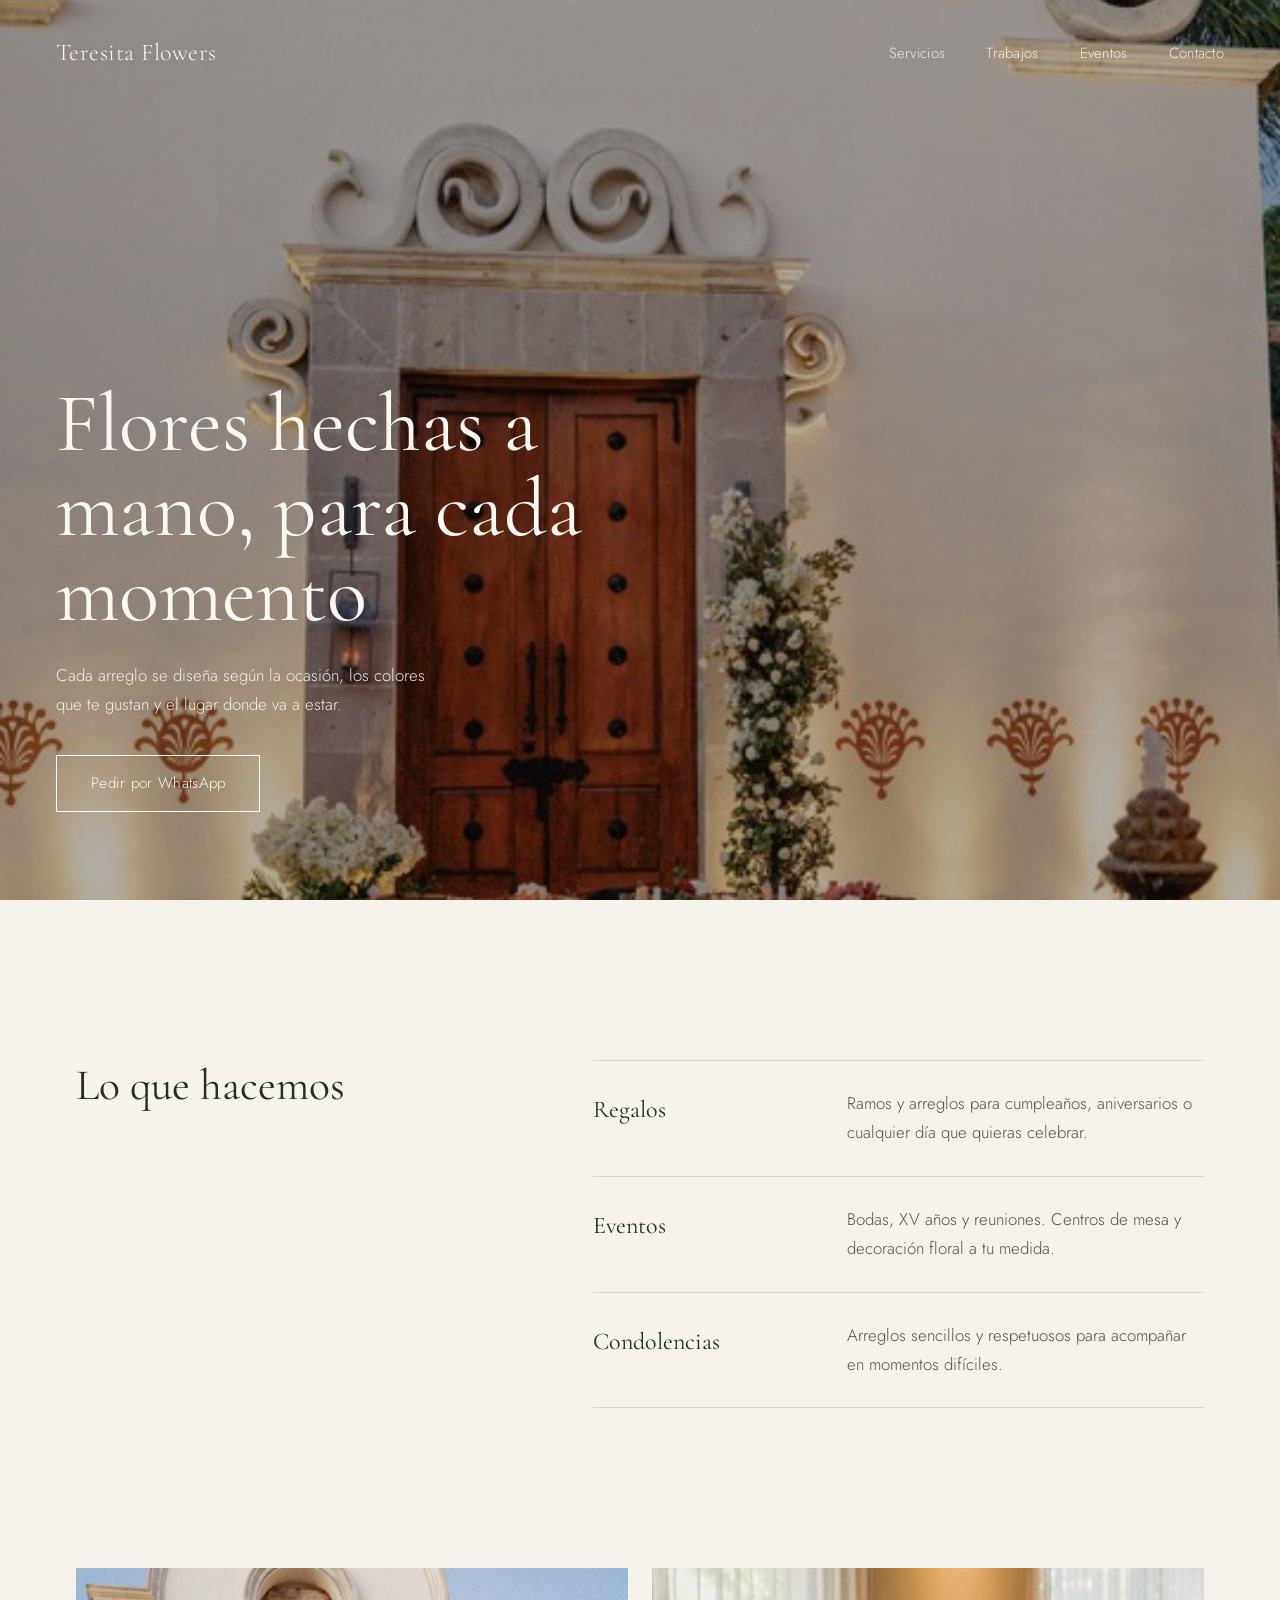
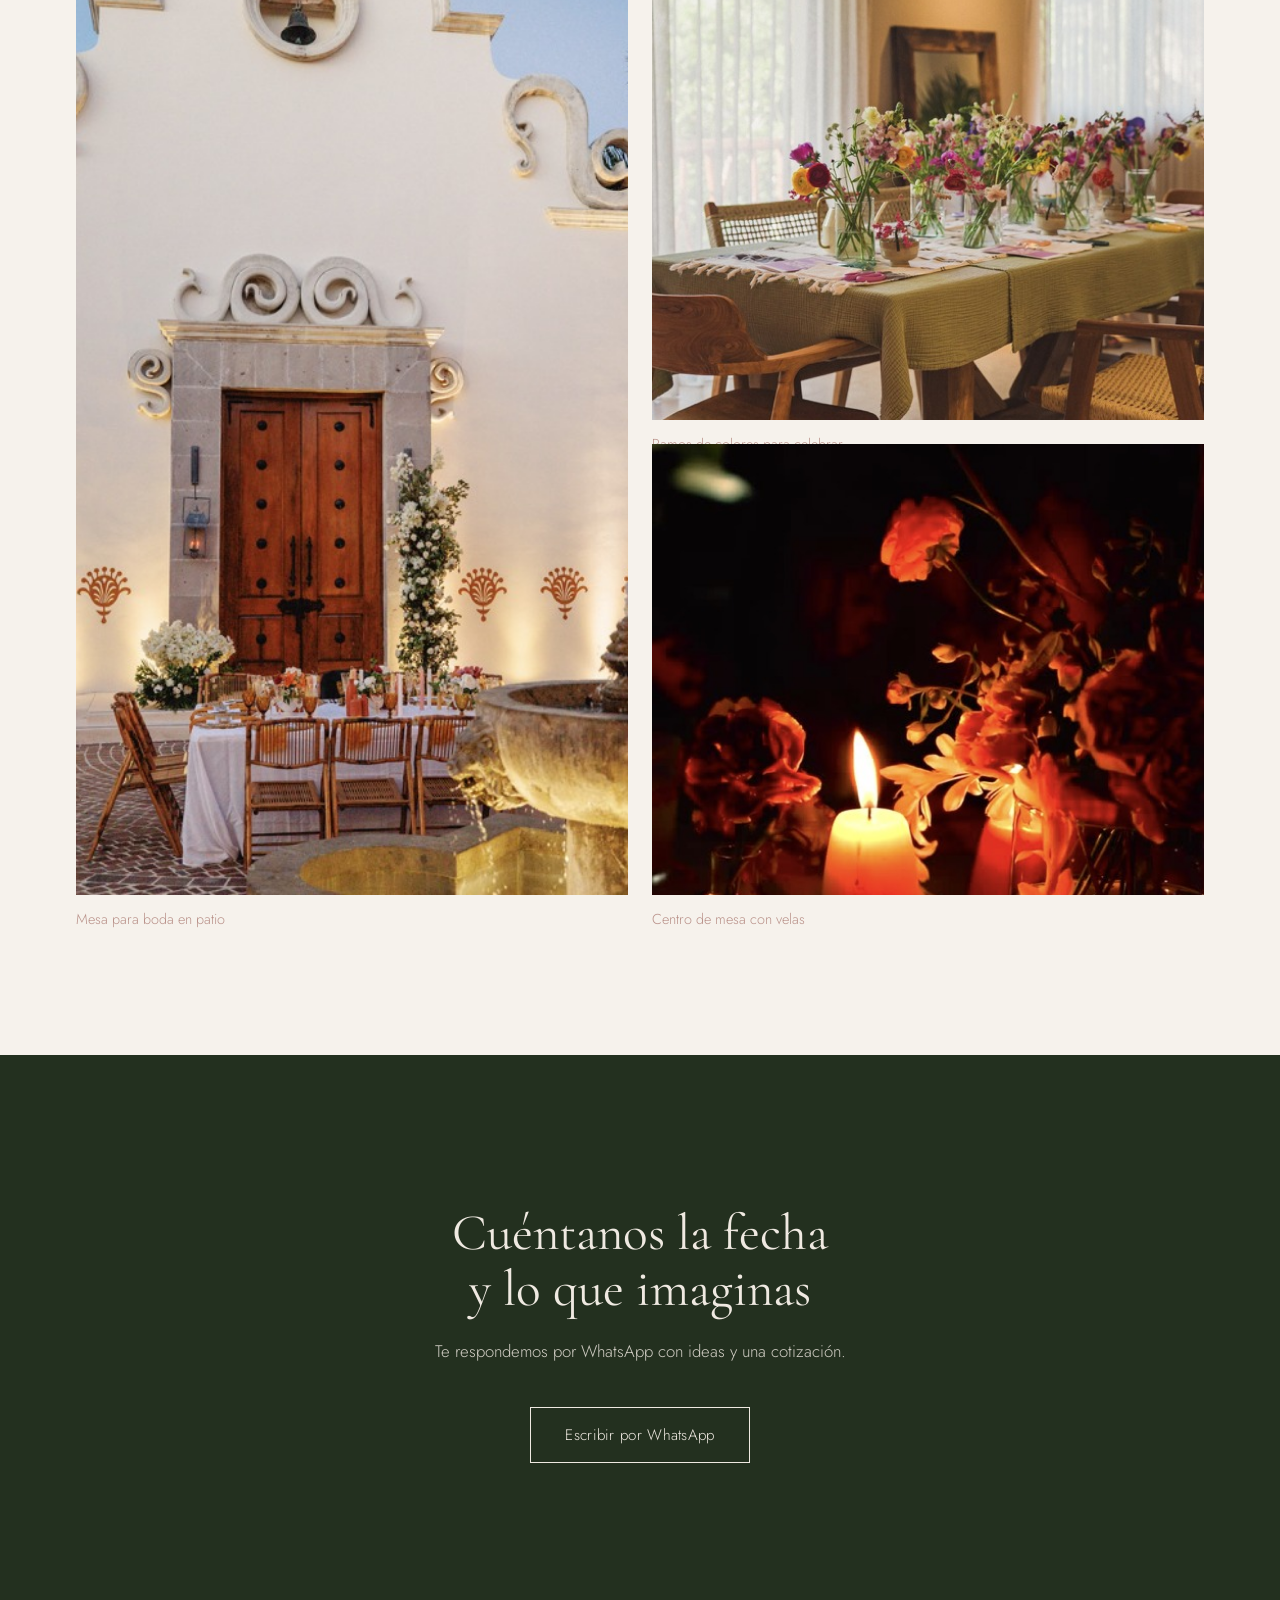
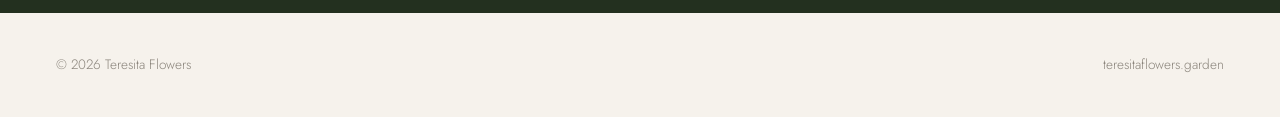
==== commit 1961232d: "Luxury editorial home page: full-bleed hero, serif display type, asymmetric gallery" ====
--- a/index.html
+++ b/index.html
@@ -4,200 +4,287 @@
   <meta charset="UTF-8">
   <meta name="viewport" content="width=device-width, initial-scale=1.0">
   <title>Teresita Flowers</title>
-  <meta name="description" content="Arreglos florales hechos a mano para regalos y eventos. Escríbenos por WhatsApp.">
+  <meta name="description" content="Arreglos florales hechos a mano para regalos y eventos.">
+  <link rel="preconnect" href="https://fonts.googleapis.com">
+  <link rel="preconnect" href="https://fonts.gstatic.com" crossorigin>
+  <link href="https://fonts.googleapis.com/css2?family=Cormorant+Garamond:ital,wght@0,400;0,500;1,400&family=Jost:wght@300;400&display=swap" rel="stylesheet">
   <style>
     :root {
-      --verde: #3f5141;
-      --crema: #fbf7f2;
-      --texto: #2f2e2a;
-      --gris: #857f78;
+      --marfil: #f6f2ec;
+      --musgo: #23301f;
+      --tinta: #2b2a26;
+      --rosa: #b99189;
+      --linea: #ddd3c7;
     }
     * { box-sizing: border-box; margin: 0; padding: 0; }
+    html { scroll-behavior: smooth; }
     body {
-      font-family: Georgia, "Times New Roman", serif;
-      background: var(--crema);
-      color: var(--texto);
-      line-height: 1.6;
-    }
-    img { display: block; width: 100%; height: auto; }
-    a { color: var(--verde); }
-
-    .wrap {
-      max-width: 960px;
-      margin: 0 auto;
-      padding: 0 24px;
-    }
-
-    header.top {
+      background: var(--marfil);
+      color: var(--tinta);
+      font-family: "Jost", "Helvetica Neue", Arial, sans-serif;
+      font-weight: 300;
+      font-size: 1.05rem;
+      line-height: 1.75;
+    }
+    img { display: block; width: 100%; height: 100%; object-fit: cover; }
+    a { color: inherit; }
+
+    .serif {
+      font-family: "Cormorant Garamond", Georgia, serif;
+      font-weight: 400;
+    }
+
+    /* Navegación */
+    .top {
+      position: absolute;
+      top: 0;
+      left: 0;
+      right: 0;
+      z-index: 5;
       display: flex;
       justify-content: space-between;
-      align-items: baseline;
-      padding-top: 28px;
-      padding-bottom: 28px;
-      border-bottom: 1px solid #e6dcd2;
-    }
-    header.top .marca {
-      font-size: 1.1rem;
-      color: var(--verde);
+      align-items: center;
+      padding: 32px 56px;
+      color: #fbf8f3;
+    }
+    .top .marca {
+      font-family: "Cormorant Garamond", Georgia, serif;
+      font-size: 1.5rem;
+      letter-spacing: 0.02em;
       text-decoration: none;
     }
-    header.top nav a {
-      margin-left: 20px;
+    .top nav a {
+      margin-left: 36px;
+      text-decoration: none;
+      font-size: 0.92rem;
+      letter-spacing: 0.02em;
+      opacity: 0.9;
+    }
+    .top nav a:hover { opacity: 1; text-decoration: underline; text-underline-offset: 4px; }
+
+    /* Hero */
+    .hero {
+      position: relative;
+      height: 100vh;
+      min-height: 620px;
+      overflow: hidden;
+      color: #fbf8f3;
+    }
+    .hero img {
+      position: absolute;
+      inset: 0;
+      filter: brightness(0.7);
+      animation: aparece 1.6s ease-out both;
+    }
+    .hero .texto {
+      position: absolute;
+      left: 56px;
+      bottom: 88px;
+      max-width: 560px;
+    }
+    .hero h1 {
+      font-family: "Cormorant Garamond", Georgia, serif;
+      font-weight: 400;
+      font-size: clamp(3rem, 6.5vw, 5.4rem);
+      line-height: 1.02;
+      margin-bottom: 24px;
+    }
+    .hero p {
+      font-size: 1.05rem;
+      max-width: 380px;
+      margin-bottom: 36px;
+      opacity: 0.92;
+    }
+    .enlace {
+      display: inline-block;
+      padding: 14px 34px;
+      border: 1px solid currentColor;
+      color: inherit;
+      text-decoration: none;
       font-size: 0.95rem;
-      color: var(--texto);
-      text-decoration: none;
-    }
-
-    .intro {
-      padding-top: 72px;
-      padding-bottom: 64px;
-      max-width: 620px;
-    }
-    .intro h1 {
-      font-weight: normal;
-      font-size: 2.6rem;
+      letter-spacing: 0.02em;
+      transition: background 0.3s, color 0.3s;
+    }
+    .enlace:hover { background: #fbf8f3; color: var(--musgo); }
+
+    /* Secciones */
+    .bloque {
+      padding: 160px 56px;
+      display: grid;
+      grid-template-columns: 1fr 1.4fr;
+      gap: 80px;
+      max-width: 1240px;
+      margin: 0 auto;
+    }
+    .bloque h2 {
+      font-family: "Cormorant Garamond", Georgia, serif;
+      font-weight: 400;
+      font-size: clamp(2rem, 3.4vw, 2.9rem);
       line-height: 1.15;
-      color: var(--verde);
+      color: var(--musgo);
+    }
+    .bloque .cuerpo p {
+      max-width: 34em;
+      margin-bottom: 1.2em;
+    }
+    .bloque .cuerpo p:last-child { margin-bottom: 0; }
+
+    /* Lista de servicios */
+    .servicios {
+      list-style: none;
+      border-top: 1px solid var(--linea);
+    }
+    .servicios li {
+      display: grid;
+      grid-template-columns: 1fr 1.6fr;
+      gap: 32px;
+      padding: 28px 0;
+      border-bottom: 1px solid var(--linea);
+    }
+    .servicios h3 {
+      font-family: "Cormorant Garamond", Georgia, serif;
+      font-weight: 400;
+      font-size: 1.5rem;
+      color: var(--musgo);
+    }
+    .servicios p { color: #55524b; }
+
+    /* Galería */
+    .galeria {
+      max-width: 1240px;
+      margin: 0 auto;
+      padding: 0 56px 160px;
+      display: grid;
+      grid-template-columns: 1fr 1fr;
+      gap: 24px;
+    }
+    .galeria figure { position: relative; }
+    .galeria figure:nth-child(1) { grid-row: span 2; }
+    .galeria figure:nth-child(1) img { aspect-ratio: 3 / 4; }
+    .galeria figure:nth-child(2) img { aspect-ratio: 4 / 3; }
+    .galeria figure:nth-child(3) img { aspect-ratio: 4 / 3; }
+    .galeria figcaption {
+      margin-top: 12px;
+      font-size: 0.9rem;
+      color: var(--rosa);
+    }
+
+    /* Contacto */
+    .contacto {
+      background: var(--musgo);
+      color: #efe9e1;
+      padding: 150px 56px;
+      text-align: center;
+    }
+    .contacto h2 {
+      font-family: "Cormorant Garamond", Georgia, serif;
+      font-weight: 400;
+      font-size: clamp(2.2rem, 4vw, 3.4rem);
+      line-height: 1.1;
       margin-bottom: 20px;
     }
-    .intro p {
-      font-size: 1.1rem;
-      color: #4d4a44;
-      margin-bottom: 28px;
-    }
-    .intro .enlace {
-      display: inline-block;
-      background: var(--verde);
-      color: #fff;
-      padding: 12px 26px;
-      text-decoration: none;
-      font-size: 1rem;
-    }
-
-    .fotos {
-      display: grid;
-      grid-template-columns: 1.4fr 1fr;
-      gap: 20px;
-      margin-bottom: 80px;
-    }
-    .fotos img:first-child { grid-row: span 2; }
-    .fotos img { object-fit: cover; height: 100%; }
-
-    .que-hacemos {
-      border-top: 1px solid #e6dcd2;
-      padding-top: 48px;
-      padding-bottom: 64px;
-      display: grid;
-      grid-template-columns: 1fr 2fr;
-      gap: 40px;
-    }
-    .que-hacemos h2 {
-      font-weight: normal;
-      font-size: 1.4rem;
-      color: var(--verde);
-    }
-    .que-hacemos ul {
-      list-style: none;
-    }
-    .que-hacemos li {
-      padding: 14px 0;
-      border-bottom: 1px solid #ebe3da;
-    }
-    .que-hacemos li:first-child { padding-top: 0; }
-    .que-hacemos li strong {
-      font-weight: normal;
-      display: block;
-      color: var(--texto);
-    }
-    .que-hacemos li span {
-      color: #5a5750;
-      font-size: 0.98rem;
-    }
-
-    .contacto {
-      border-top: 1px solid #e6dcd2;
-      padding-top: 48px;
-      padding-bottom: 80px;
-    }
     .contacto p {
-      font-size: 1.05rem;
-      margin-bottom: 20px;
-      color: #4d4a44;
-    }
-    .contacto a.enlace {
-      display: inline-block;
-      background: var(--verde);
-      color: #fff;
-      padding: 12px 26px;
-      text-decoration: none;
-    }
-    .contacto .evento {
-      display: block;
-      margin-top: 20px;
-      font-size: 0.95rem;
-    }
+      max-width: 440px;
+      margin: 0 auto 40px;
+      opacity: 0.85;
+    }
+    .contacto .enlace:hover { color: var(--musgo); }
 
     footer {
-      border-top: 1px solid #e6dcd2;
-      padding: 24px 0 40px;
+      padding: 40px 56px;
+      display: flex;
+      justify-content: space-between;
       font-size: 0.85rem;
-      color: var(--gris);
-    }
-
-    @media (max-width: 720px) {
-      header.top { flex-direction: column; gap: 12px; }
-      header.top nav a { margin: 0 14px 0 0; }
-      .intro h1 { font-size: 2rem; }
-      .fotos { grid-template-columns: 1fr; }
-      .fotos img:first-child { grid-row: auto; }
-      .que-hacemos { grid-template-columns: 1fr; gap: 16px; }
+      color: #8a847b;
+    }
+
+    @keyframes aparece {
+      from { opacity: 0; transform: scale(1.03); }
+      to { opacity: 1; transform: scale(1); }
+    }
+
+    @media (max-width: 860px) {
+      .top { padding: 24px; flex-direction: column; gap: 12px; }
+      .top nav a { margin: 0 16px 0 0; }
+      .hero .texto { left: 24px; right: 24px; bottom: 56px; }
+      .bloque { grid-template-columns: 1fr; gap: 40px; padding: 100px 24px; }
+      .servicios li { grid-template-columns: 1fr; gap: 8px; }
+      .galeria { grid-template-columns: 1fr; padding: 0 24px 100px; }
+      .galeria figure:nth-child(1) { grid-row: auto; }
+      .galeria figure:nth-child(1) img { aspect-ratio: 4 / 5; }
+      .contacto { padding: 100px 24px; }
+      footer { padding: 32px 24px; flex-direction: column; gap: 8px; }
+    }
+    @media (prefers-reduced-motion: reduce) {
+      .hero img { animation: none; }
+      html { scroll-behavior: auto; }
     }
   </style>
 </head>
 <body>
 
-  <div class="wrap">
-
-    <header class="top">
-      <a class="marca" href="index.html">Teresita Flowers</a>
-      <nav>
-        <a href="#trabajos">Trabajos</a>
-        <a href="eventos.html">Eventos</a>
-        <a href="#contacto">Contacto</a>
-      </nav>
-    </header>
-
-    <section class="intro">
-      <h1>Arreglos florales hechos a mano</h1>
-      <p>Para regalar, celebrar o acompañar. Cada arreglo se hace según la ocasión, los colores que te gustan y el espacio donde va a estar.</p>
+  <header class="top">
+    <a class="marca" href="index.html">Teresita Flowers</a>
+    <nav>
+      <a href="#servicios">Servicios</a>
+      <a href="#trabajos">Trabajos</a>
+      <a href="eventos.html">Eventos</a>
+      <a href="#contacto">Contacto</a>
+    </nav>
+  </header>
+
+  <section class="hero">
+    <img src="img/boda.jpg" alt="Mesa de boda en patio con fuente y flores blancas">
+    <div class="texto">
+      <h1>Flores hechas a mano, para cada momento</h1>
+      <p>Cada arreglo se diseña según la ocasión, los colores que te gustan y el lugar donde va a estar.</p>
       <a class="enlace" href="https://wa.me/521XXXXXXXXXX?text=Hola%2C%20quisiera%20pedir%20un%20arreglo%20floral" target="_blank" rel="noopener">Pedir por WhatsApp</a>
-    </section>
-
-    <section class="fotos" id="trabajos">
+    </div>
+  </section>
+
+  <section class="bloque" id="servicios">
+    <h2>Lo que hacemos</h2>
+    <ul class="servicios">
+      <li>
+        <h3>Regalos</h3>
+        <p>Ramos y arreglos para cumpleaños, aniversarios o cualquier día que quieras celebrar.</p>
+      </li>
+      <li>
+        <h3>Eventos</h3>
+        <p>Bodas, XV años y reuniones. Centros de mesa y decoración floral a tu medida.</p>
+      </li>
+      <li>
+        <h3>Condolencias</h3>
+        <p>Arreglos sencillos y respetuosos para acompañar en momentos difíciles.</p>
+      </li>
+    </ul>
+  </section>
+
+  <section class="galeria" id="trabajos">
+    <figure>
       <img src="img/boda.jpg" alt="Mesa de boda en patio con fuente y flores blancas">
+      <figcaption>Mesa para boda en patio</figcaption>
+    </figure>
+    <figure>
       <img src="img/xv.jpg" alt="Mesa con ramos de colores en jarrones">
+      <figcaption>Ramos de colores para celebrar</figcaption>
+    </figure>
+    <figure>
       <img src="img/centro-mesa.jpg" alt="Centro de mesa con velas y flores rojas">
-    </section>
-
-    <section class="que-hacemos">
-      <h2>Qué hacemos</h2>
-      <ul>
-        <li><strong>Arreglos de regalo</strong><span>Ramos y arreglos para cumpleaños, aniversarios o cualquier día.</span></li>
-        <li><strong>Flores para eventos</strong><span>Bodas, XV años y reuniones. Centros de mesa y decoración floral. <a href="eventos.html">Ver más</a>.</span></li>
-        <li><strong>Condolencias</strong><span>Arreglos sencillos para acompañar en momentos difíciles.</span></li>
-      </ul>
-    </section>
-
-    <section class="contacto" id="contacto">
-      <p>Escríbenos con la fecha y lo que tienes en mente. Te respondemos por WhatsApp.</p>
-      <a class="enlace" href="https://wa.me/521XXXXXXXXXX?text=Hola%2C%20quisiera%20pedir%20un%20arreglo%20floral" target="_blank" rel="noopener">Escribir por WhatsApp</a>
-    </section>
-
-    <footer>
-      &copy; 2026 Teresita Flowers · teresitaflowers.garden
-    </footer>
-
-  </div>
+      <figcaption>Centro de mesa con velas</figcaption>
+    </figure>
+  </section>
+
+  <section class="contacto" id="contacto">
+    <h2>Cuéntanos la fecha<br>y lo que imaginas</h2>
+    <p>Te respondemos por WhatsApp con ideas y una cotización.</p>
+    <a class="enlace" href="https://wa.me/521XXXXXXXXXX?text=Hola%2C%20quisiera%20pedir%20un%20arreglo%20floral" target="_blank" rel="noopener">Escribir por WhatsApp</a>
+  </section>
+
+  <footer>
+    <span>© 2026 Teresita Flowers</span>
+    <span>teresitaflowers.garden</span>
+  </footer>
 
 </body>
 </html>
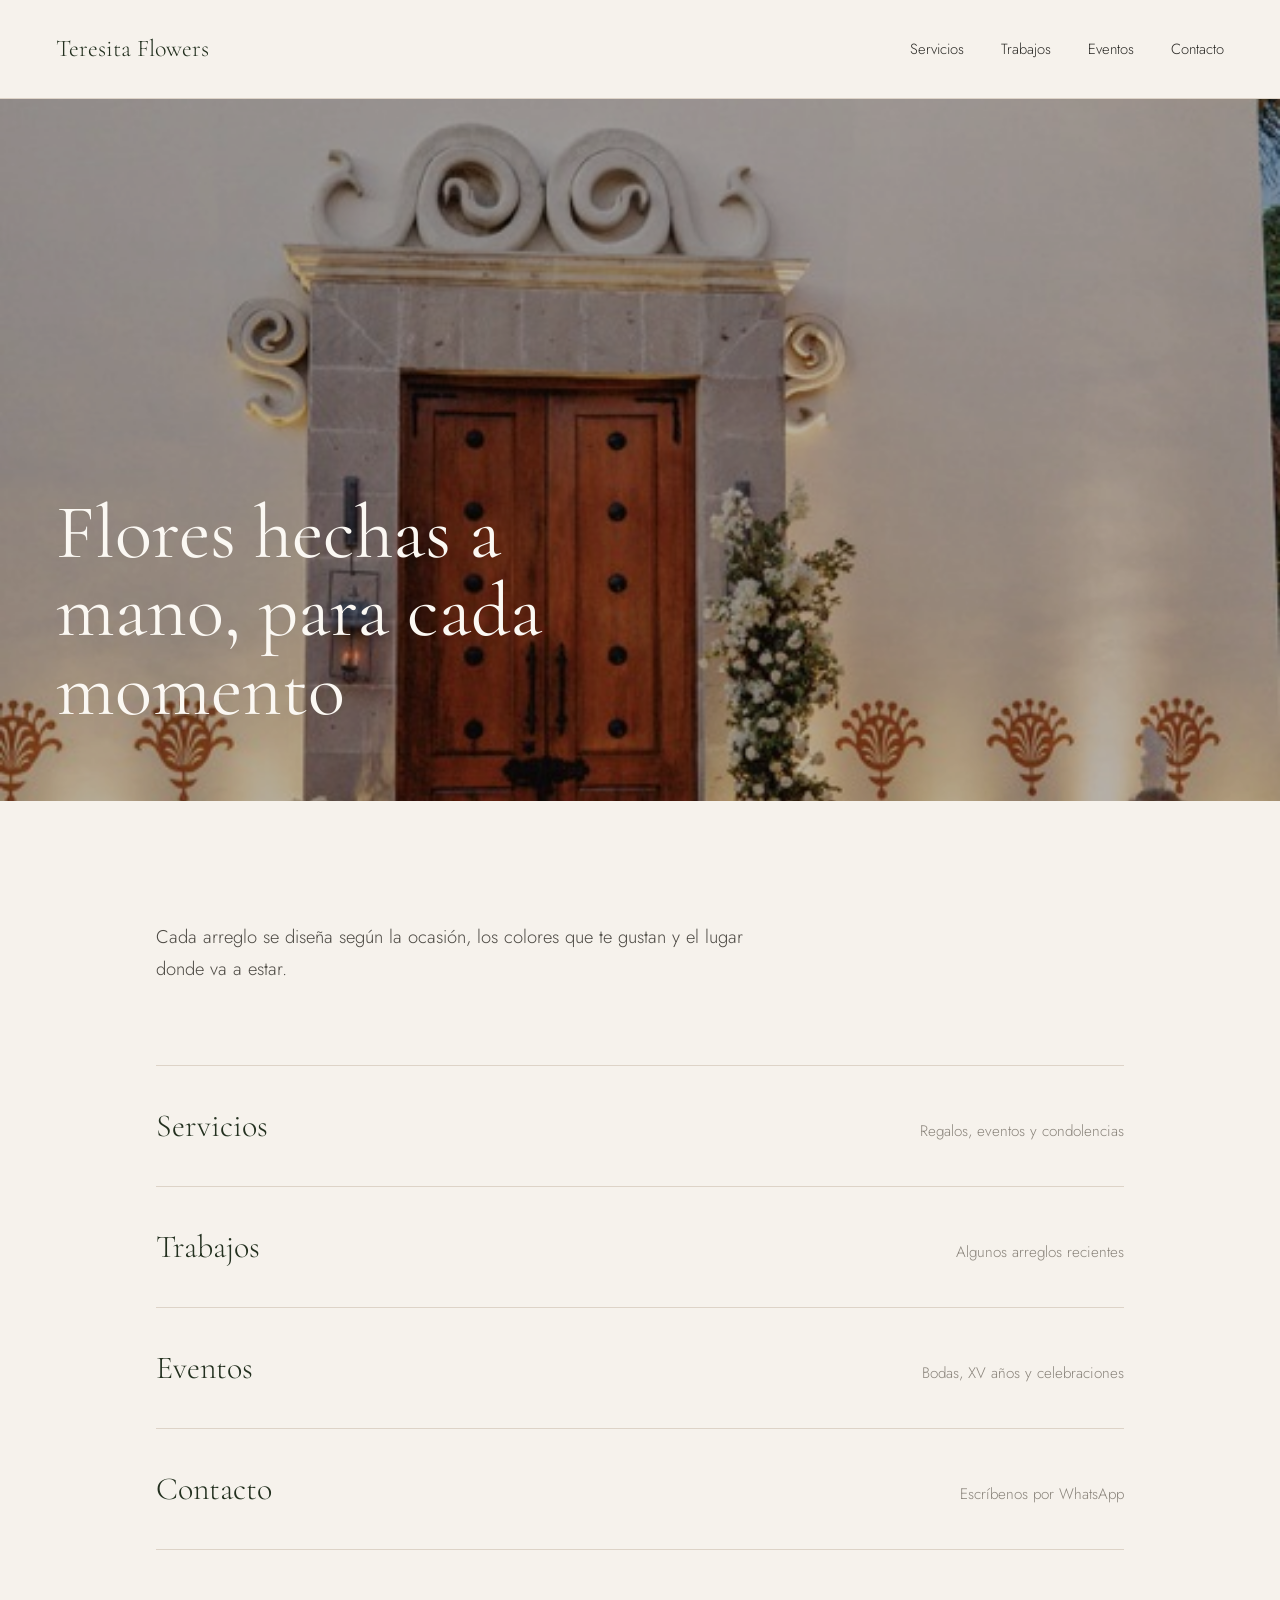
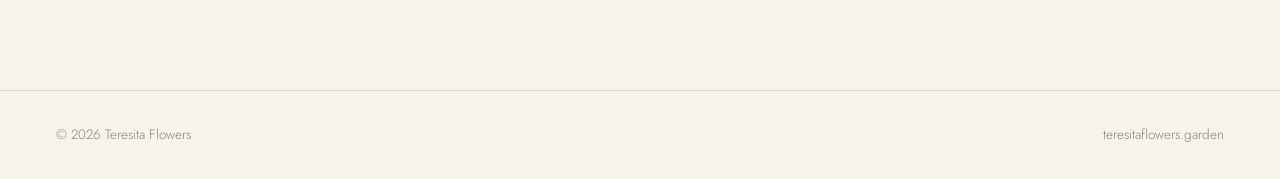
==== commit 31857b01: "Split site into subpages (servicios, trabajos, eventos, contacto) with shared stylesheet" ====
--- a/index.html
+++ b/index.html
@@ -8,228 +8,17 @@
   <link rel="preconnect" href="https://fonts.googleapis.com">
   <link rel="preconnect" href="https://fonts.gstatic.com" crossorigin>
   <link href="https://fonts.googleapis.com/css2?family=Cormorant+Garamond:ital,wght@0,400;0,500;1,400&family=Jost:wght@300;400&display=swap" rel="stylesheet">
-  <style>
-    :root {
-      --marfil: #f6f2ec;
-      --musgo: #23301f;
-      --tinta: #2b2a26;
-      --rosa: #b99189;
-      --linea: #ddd3c7;
-    }
-    * { box-sizing: border-box; margin: 0; padding: 0; }
-    html { scroll-behavior: smooth; }
-    body {
-      background: var(--marfil);
-      color: var(--tinta);
-      font-family: "Jost", "Helvetica Neue", Arial, sans-serif;
-      font-weight: 300;
-      font-size: 1.05rem;
-      line-height: 1.75;
-    }
-    img { display: block; width: 100%; height: 100%; object-fit: cover; }
-    a { color: inherit; }
-
-    .serif {
-      font-family: "Cormorant Garamond", Georgia, serif;
-      font-weight: 400;
-    }
-
-    /* Navegación */
-    .top {
-      position: absolute;
-      top: 0;
-      left: 0;
-      right: 0;
-      z-index: 5;
-      display: flex;
-      justify-content: space-between;
-      align-items: center;
-      padding: 32px 56px;
-      color: #fbf8f3;
-    }
-    .top .marca {
-      font-family: "Cormorant Garamond", Georgia, serif;
-      font-size: 1.5rem;
-      letter-spacing: 0.02em;
-      text-decoration: none;
-    }
-    .top nav a {
-      margin-left: 36px;
-      text-decoration: none;
-      font-size: 0.92rem;
-      letter-spacing: 0.02em;
-      opacity: 0.9;
-    }
-    .top nav a:hover { opacity: 1; text-decoration: underline; text-underline-offset: 4px; }
-
-    /* Hero */
-    .hero {
-      position: relative;
-      height: 100vh;
-      min-height: 620px;
-      overflow: hidden;
-      color: #fbf8f3;
-    }
-    .hero img {
-      position: absolute;
-      inset: 0;
-      filter: brightness(0.7);
-      animation: aparece 1.6s ease-out both;
-    }
-    .hero .texto {
-      position: absolute;
-      left: 56px;
-      bottom: 88px;
-      max-width: 560px;
-    }
-    .hero h1 {
-      font-family: "Cormorant Garamond", Georgia, serif;
-      font-weight: 400;
-      font-size: clamp(3rem, 6.5vw, 5.4rem);
-      line-height: 1.02;
-      margin-bottom: 24px;
-    }
-    .hero p {
-      font-size: 1.05rem;
-      max-width: 380px;
-      margin-bottom: 36px;
-      opacity: 0.92;
-    }
-    .enlace {
-      display: inline-block;
-      padding: 14px 34px;
-      border: 1px solid currentColor;
-      color: inherit;
-      text-decoration: none;
-      font-size: 0.95rem;
-      letter-spacing: 0.02em;
-      transition: background 0.3s, color 0.3s;
-    }
-    .enlace:hover { background: #fbf8f3; color: var(--musgo); }
-
-    /* Secciones */
-    .bloque {
-      padding: 160px 56px;
-      display: grid;
-      grid-template-columns: 1fr 1.4fr;
-      gap: 80px;
-      max-width: 1240px;
-      margin: 0 auto;
-    }
-    .bloque h2 {
-      font-family: "Cormorant Garamond", Georgia, serif;
-      font-weight: 400;
-      font-size: clamp(2rem, 3.4vw, 2.9rem);
-      line-height: 1.15;
-      color: var(--musgo);
-    }
-    .bloque .cuerpo p {
-      max-width: 34em;
-      margin-bottom: 1.2em;
-    }
-    .bloque .cuerpo p:last-child { margin-bottom: 0; }
-
-    /* Lista de servicios */
-    .servicios {
-      list-style: none;
-      border-top: 1px solid var(--linea);
-    }
-    .servicios li {
-      display: grid;
-      grid-template-columns: 1fr 1.6fr;
-      gap: 32px;
-      padding: 28px 0;
-      border-bottom: 1px solid var(--linea);
-    }
-    .servicios h3 {
-      font-family: "Cormorant Garamond", Georgia, serif;
-      font-weight: 400;
-      font-size: 1.5rem;
-      color: var(--musgo);
-    }
-    .servicios p { color: #55524b; }
-
-    /* Galería */
-    .galeria {
-      max-width: 1240px;
-      margin: 0 auto;
-      padding: 0 56px 160px;
-      display: grid;
-      grid-template-columns: 1fr 1fr;
-      gap: 24px;
-    }
-    .galeria figure { position: relative; }
-    .galeria figure:nth-child(1) { grid-row: span 2; }
-    .galeria figure:nth-child(1) img { aspect-ratio: 3 / 4; }
-    .galeria figure:nth-child(2) img { aspect-ratio: 4 / 3; }
-    .galeria figure:nth-child(3) img { aspect-ratio: 4 / 3; }
-    .galeria figcaption {
-      margin-top: 12px;
-      font-size: 0.9rem;
-      color: var(--rosa);
-    }
-
-    /* Contacto */
-    .contacto {
-      background: var(--musgo);
-      color: #efe9e1;
-      padding: 150px 56px;
-      text-align: center;
-    }
-    .contacto h2 {
-      font-family: "Cormorant Garamond", Georgia, serif;
-      font-weight: 400;
-      font-size: clamp(2.2rem, 4vw, 3.4rem);
-      line-height: 1.1;
-      margin-bottom: 20px;
-    }
-    .contacto p {
-      max-width: 440px;
-      margin: 0 auto 40px;
-      opacity: 0.85;
-    }
-    .contacto .enlace:hover { color: var(--musgo); }
-
-    footer {
-      padding: 40px 56px;
-      display: flex;
-      justify-content: space-between;
-      font-size: 0.85rem;
-      color: #8a847b;
-    }
-
-    @keyframes aparece {
-      from { opacity: 0; transform: scale(1.03); }
-      to { opacity: 1; transform: scale(1); }
-    }
-
-    @media (max-width: 860px) {
-      .top { padding: 24px; flex-direction: column; gap: 12px; }
-      .top nav a { margin: 0 16px 0 0; }
-      .hero .texto { left: 24px; right: 24px; bottom: 56px; }
-      .bloque { grid-template-columns: 1fr; gap: 40px; padding: 100px 24px; }
-      .servicios li { grid-template-columns: 1fr; gap: 8px; }
-      .galeria { grid-template-columns: 1fr; padding: 0 24px 100px; }
-      .galeria figure:nth-child(1) { grid-row: auto; }
-      .galeria figure:nth-child(1) img { aspect-ratio: 4 / 5; }
-      .contacto { padding: 100px 24px; }
-      footer { padding: 32px 24px; flex-direction: column; gap: 8px; }
-    }
-    @media (prefers-reduced-motion: reduce) {
-      .hero img { animation: none; }
-      html { scroll-behavior: auto; }
-    }
-  </style>
+  <link rel="stylesheet" href="style.css">
 </head>
 <body>
 
   <header class="top">
     <a class="marca" href="index.html">Teresita Flowers</a>
     <nav>
-      <a href="#servicios">Servicios</a>
-      <a href="#trabajos">Trabajos</a>
+      <a href="servicios.html">Servicios</a>
+      <a href="trabajos.html">Trabajos</a>
       <a href="eventos.html">Eventos</a>
-      <a href="#contacto">Contacto</a>
+      <a href="contacto.html">Contacto</a>
     </nav>
   </header>
 
@@ -237,49 +26,19 @@
     <img src="img/boda.jpg" alt="Mesa de boda en patio con fuente y flores blancas">
     <div class="texto">
       <h1>Flores hechas a mano, para cada momento</h1>
-      <p>Cada arreglo se diseña según la ocasión, los colores que te gustan y el lugar donde va a estar.</p>
-      <a class="enlace" href="https://wa.me/521XXXXXXXXXX?text=Hola%2C%20quisiera%20pedir%20un%20arreglo%20floral" target="_blank" rel="noopener">Pedir por WhatsApp</a>
     </div>
   </section>
 
-  <section class="bloque" id="servicios">
-    <h2>Lo que hacemos</h2>
-    <ul class="servicios">
-      <li>
-        <h3>Regalos</h3>
-        <p>Ramos y arreglos para cumpleaños, aniversarios o cualquier día que quieras celebrar.</p>
-      </li>
-      <li>
-        <h3>Eventos</h3>
-        <p>Bodas, XV años y reuniones. Centros de mesa y decoración floral a tu medida.</p>
-      </li>
-      <li>
-        <h3>Condolencias</h3>
-        <p>Arreglos sencillos y respetuosos para acompañar en momentos difíciles.</p>
-      </li>
+  <main class="pagina">
+    <p class="intro">Cada arreglo se diseña según la ocasión, los colores que te gustan y el lugar donde va a estar.</p>
+
+    <ul class="accesos">
+      <li><a href="servicios.html">Servicios <span>Regalos, eventos y condolencias</span></a></li>
+      <li><a href="trabajos.html">Trabajos <span>Algunos arreglos recientes</span></a></li>
+      <li><a href="eventos.html">Eventos <span>Bodas, XV años y celebraciones</span></a></li>
+      <li><a href="contacto.html">Contacto <span>Escríbenos por WhatsApp</span></a></li>
     </ul>
-  </section>
-
-  <section class="galeria" id="trabajos">
-    <figure>
-      <img src="img/boda.jpg" alt="Mesa de boda en patio con fuente y flores blancas">
-      <figcaption>Mesa para boda en patio</figcaption>
-    </figure>
-    <figure>
-      <img src="img/xv.jpg" alt="Mesa con ramos de colores en jarrones">
-      <figcaption>Ramos de colores para celebrar</figcaption>
-    </figure>
-    <figure>
-      <img src="img/centro-mesa.jpg" alt="Centro de mesa con velas y flores rojas">
-      <figcaption>Centro de mesa con velas</figcaption>
-    </figure>
-  </section>
-
-  <section class="contacto" id="contacto">
-    <h2>Cuéntanos la fecha<br>y lo que imaginas</h2>
-    <p>Te respondemos por WhatsApp con ideas y una cotización.</p>
-    <a class="enlace" href="https://wa.me/521XXXXXXXXXX?text=Hola%2C%20quisiera%20pedir%20un%20arreglo%20floral" target="_blank" rel="noopener">Escribir por WhatsApp</a>
-  </section>
+  </main>
 
   <footer>
     <span>© 2026 Teresita Flowers</span>
--- a/style.css
+++ b/style.css
@@ -0,0 +1,228 @@
+:root {
+  --marfil: #f6f2ec;
+  --musgo: #23301f;
+  --tinta: #2b2a26;
+  --rosa: #b99189;
+  --linea: #ddd3c7;
+  --gris: #8a847b;
+}
+
+* { box-sizing: border-box; margin: 0; padding: 0; }
+html { scroll-behavior: smooth; }
+
+body {
+  background: var(--marfil);
+  color: var(--tinta);
+  font-family: "Jost", "Helvetica Neue", Arial, sans-serif;
+  font-weight: 300;
+  font-size: 1.05rem;
+  line-height: 1.75;
+}
+
+img { display: block; width: 100%; height: auto; }
+a { color: inherit; }
+
+.serif, h1, h2, h3 {
+  font-family: "Cormorant Garamond", Georgia, serif;
+  font-weight: 400;
+  color: var(--musgo);
+}
+
+/* Encabezado */
+.top {
+  display: flex;
+  justify-content: space-between;
+  align-items: center;
+  flex-wrap: wrap;
+  gap: 16px;
+  padding: 28px 56px;
+  border-bottom: 1px solid var(--linea);
+}
+.top .marca {
+  font-family: "Cormorant Garamond", Georgia, serif;
+  font-size: 1.5rem;
+  color: var(--musgo);
+  text-decoration: none;
+}
+.top nav a {
+  margin-left: 32px;
+  text-decoration: none;
+  font-size: 0.92rem;
+  color: var(--tinta);
+}
+.top nav a:hover,
+.top nav a[aria-current="page"] {
+  color: var(--musgo);
+  text-decoration: underline;
+  text-underline-offset: 6px;
+}
+
+/* Contenedor de página */
+.pagina {
+  max-width: 1080px;
+  margin: 0 auto;
+  padding: 120px 56px 140px;
+}
+.pagina h1 {
+  font-size: clamp(2.4rem, 4.6vw, 3.6rem);
+  line-height: 1.1;
+  margin-bottom: 24px;
+}
+.pagina .intro {
+  max-width: 34em;
+  font-size: 1.15rem;
+  color: #4d4a44;
+  margin-bottom: 80px;
+}
+
+/* Botones */
+.enlace {
+  display: inline-block;
+  padding: 14px 34px;
+  border: 1px solid var(--musgo);
+  color: var(--musgo);
+  text-decoration: none;
+  font-size: 0.95rem;
+  letter-spacing: 0.02em;
+  transition: background 0.3s, color 0.3s;
+}
+.enlace:hover {
+  background: var(--musgo);
+  color: var(--marfil);
+}
+.enlace.relleno {
+  background: var(--musgo);
+  color: var(--marfil);
+}
+.enlace.relleno:hover {
+  background: transparent;
+  color: var(--musgo);
+}
+
+/* Lista de servicios */
+.servicios {
+  list-style: none;
+  border-top: 1px solid var(--linea);
+}
+.servicios li {
+  display: grid;
+  grid-template-columns: 1fr 1.6fr;
+  gap: 32px;
+  padding: 40px 0;
+  border-bottom: 1px solid var(--linea);
+}
+.servicios h2 {
+  font-size: 1.7rem;
+}
+.servicios p {
+  color: #55524b;
+  max-width: 34em;
+}
+
+/* Galería */
+.galeria {
+  display: grid;
+  grid-template-columns: 1fr 1fr;
+  gap: 24px;
+}
+.galeria figure:nth-child(1) { grid-row: span 2; }
+.galeria img {
+  width: 100%;
+  height: 100%;
+  object-fit: cover;
+}
+.galeria figure:nth-child(1) img { aspect-ratio: 3 / 4; }
+.galeria figure:not(:nth-child(1)) img { aspect-ratio: 4 / 3; }
+.galeria figcaption {
+  margin-top: 12px;
+  font-size: 0.9rem;
+  color: var(--rosa);
+}
+
+/* Hero de inicio */
+.hero {
+  position: relative;
+  height: 78vh;
+  min-height: 560px;
+  overflow: hidden;
+}
+.hero img {
+  position: absolute;
+  inset: 0;
+  width: 100%;
+  height: 100%;
+  object-fit: cover;
+  filter: brightness(0.72);
+  animation: aparece 1.6s ease-out both;
+}
+.hero .texto {
+  position: absolute;
+  left: 56px;
+  bottom: 72px;
+  max-width: 560px;
+  color: #fbf8f3;
+}
+.hero h1 {
+  color: #fbf8f3;
+  font-size: clamp(2.8rem, 6vw, 5rem);
+  line-height: 1.02;
+  margin-bottom: 0;
+}
+
+/* Accesos a subpáginas */
+.accesos {
+  list-style: none;
+  border-top: 1px solid var(--linea);
+}
+.accesos a {
+  display: flex;
+  justify-content: space-between;
+  align-items: baseline;
+  padding: 32px 0;
+  border-bottom: 1px solid var(--linea);
+  text-decoration: none;
+  font-family: "Cormorant Garamond", Georgia, serif;
+  font-size: 2rem;
+  color: var(--musgo);
+  transition: padding-left 0.3s;
+}
+.accesos a:hover { padding-left: 14px; }
+.accesos a span {
+  font-family: "Jost", sans-serif;
+  font-size: 0.95rem;
+  color: var(--gris);
+}
+
+/* Pie de página */
+footer {
+  border-top: 1px solid var(--linea);
+  padding: 32px 56px;
+  display: flex;
+  justify-content: space-between;
+  flex-wrap: wrap;
+  gap: 8px;
+  font-size: 0.85rem;
+  color: var(--gris);
+}
+
+@keyframes aparece {
+  from { opacity: 0; transform: scale(1.03); }
+  to { opacity: 1; transform: scale(1); }
+}
+
+@media (max-width: 860px) {
+  .top { padding: 22px 24px; }
+  .top nav a { margin: 0 18px 0 0; }
+  .pagina { padding: 80px 24px 100px; }
+  .hero .texto { left: 24px; right: 24px; bottom: 48px; }
+  .servicios li { grid-template-columns: 1fr; gap: 10px; }
+  .galeria { grid-template-columns: 1fr; }
+  .galeria figure:nth-child(1) { grid-row: auto; }
+  footer { padding: 28px 24px; }
+  .accesos a { font-size: 1.6rem; }
+}
+
+@media (prefers-reduced-motion: reduce) {
+  .hero img { animation: none; }
+  html { scroll-behavior: auto; }
+}
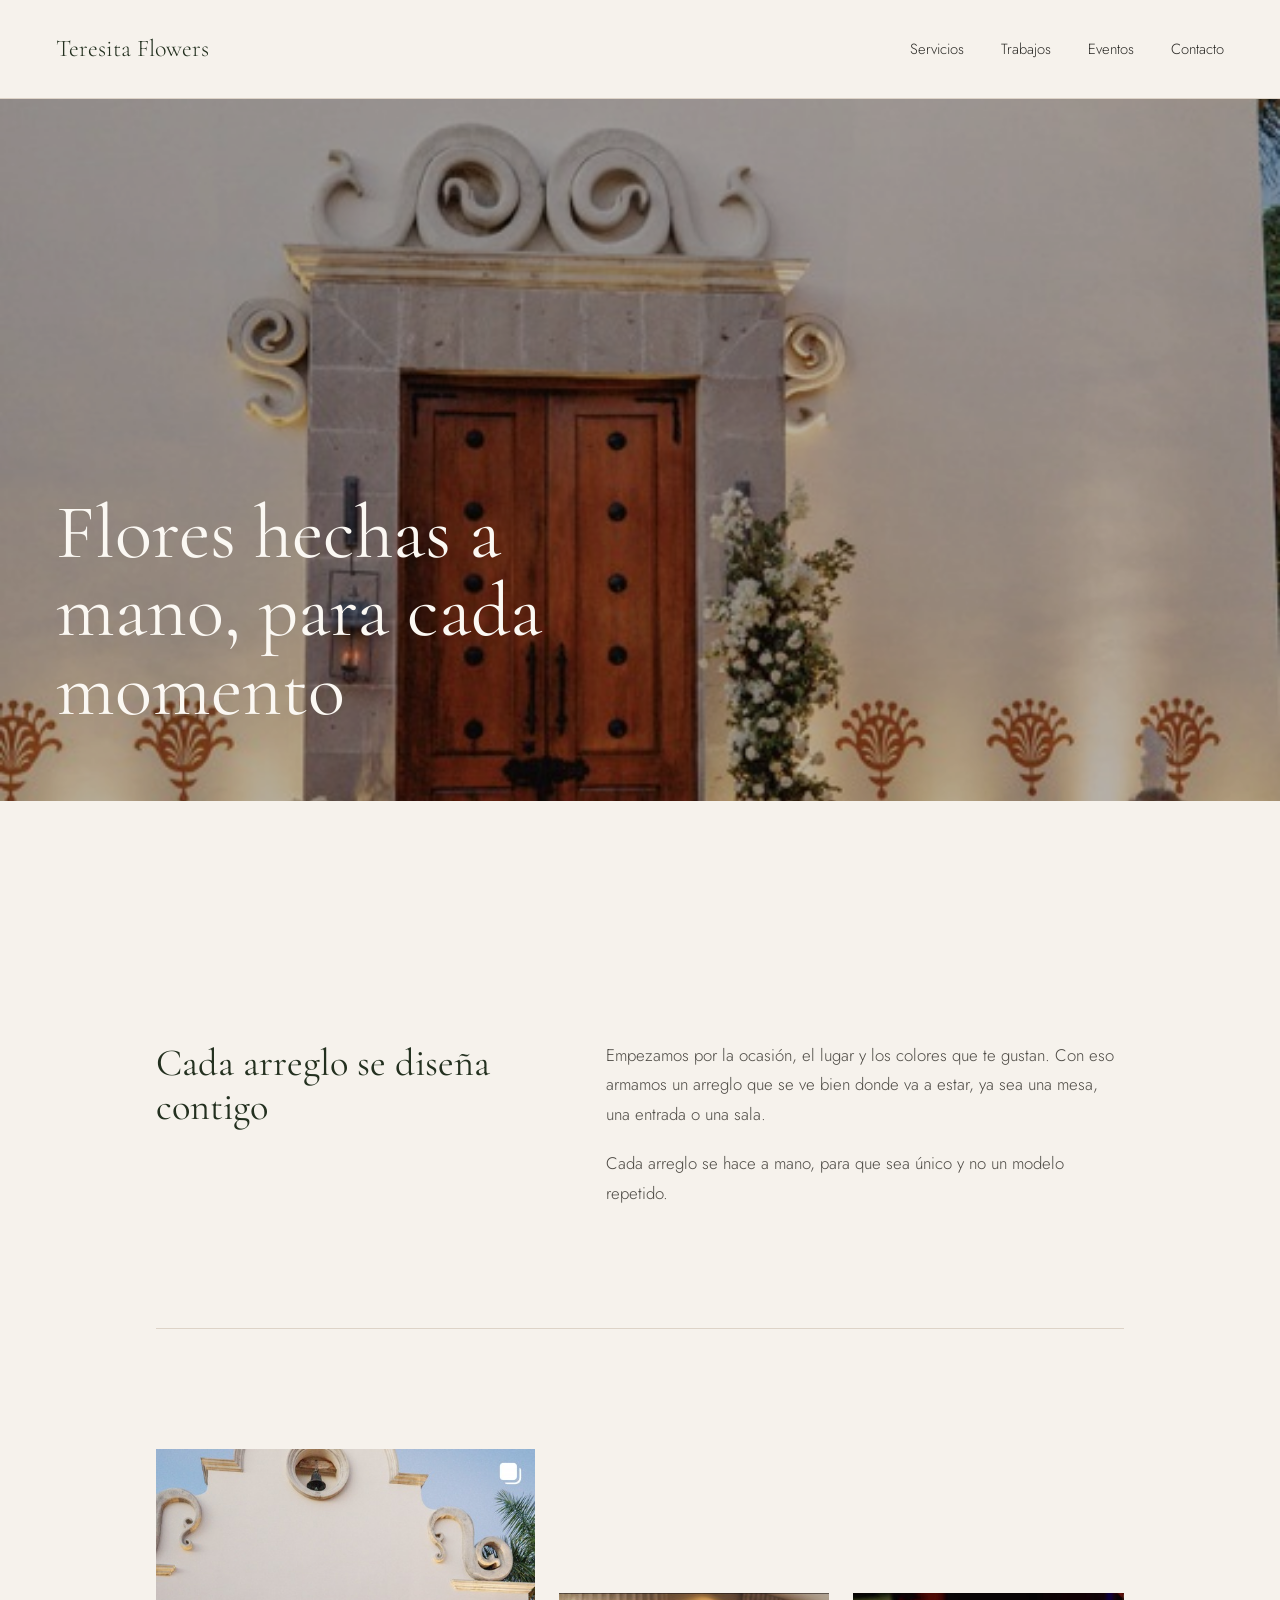
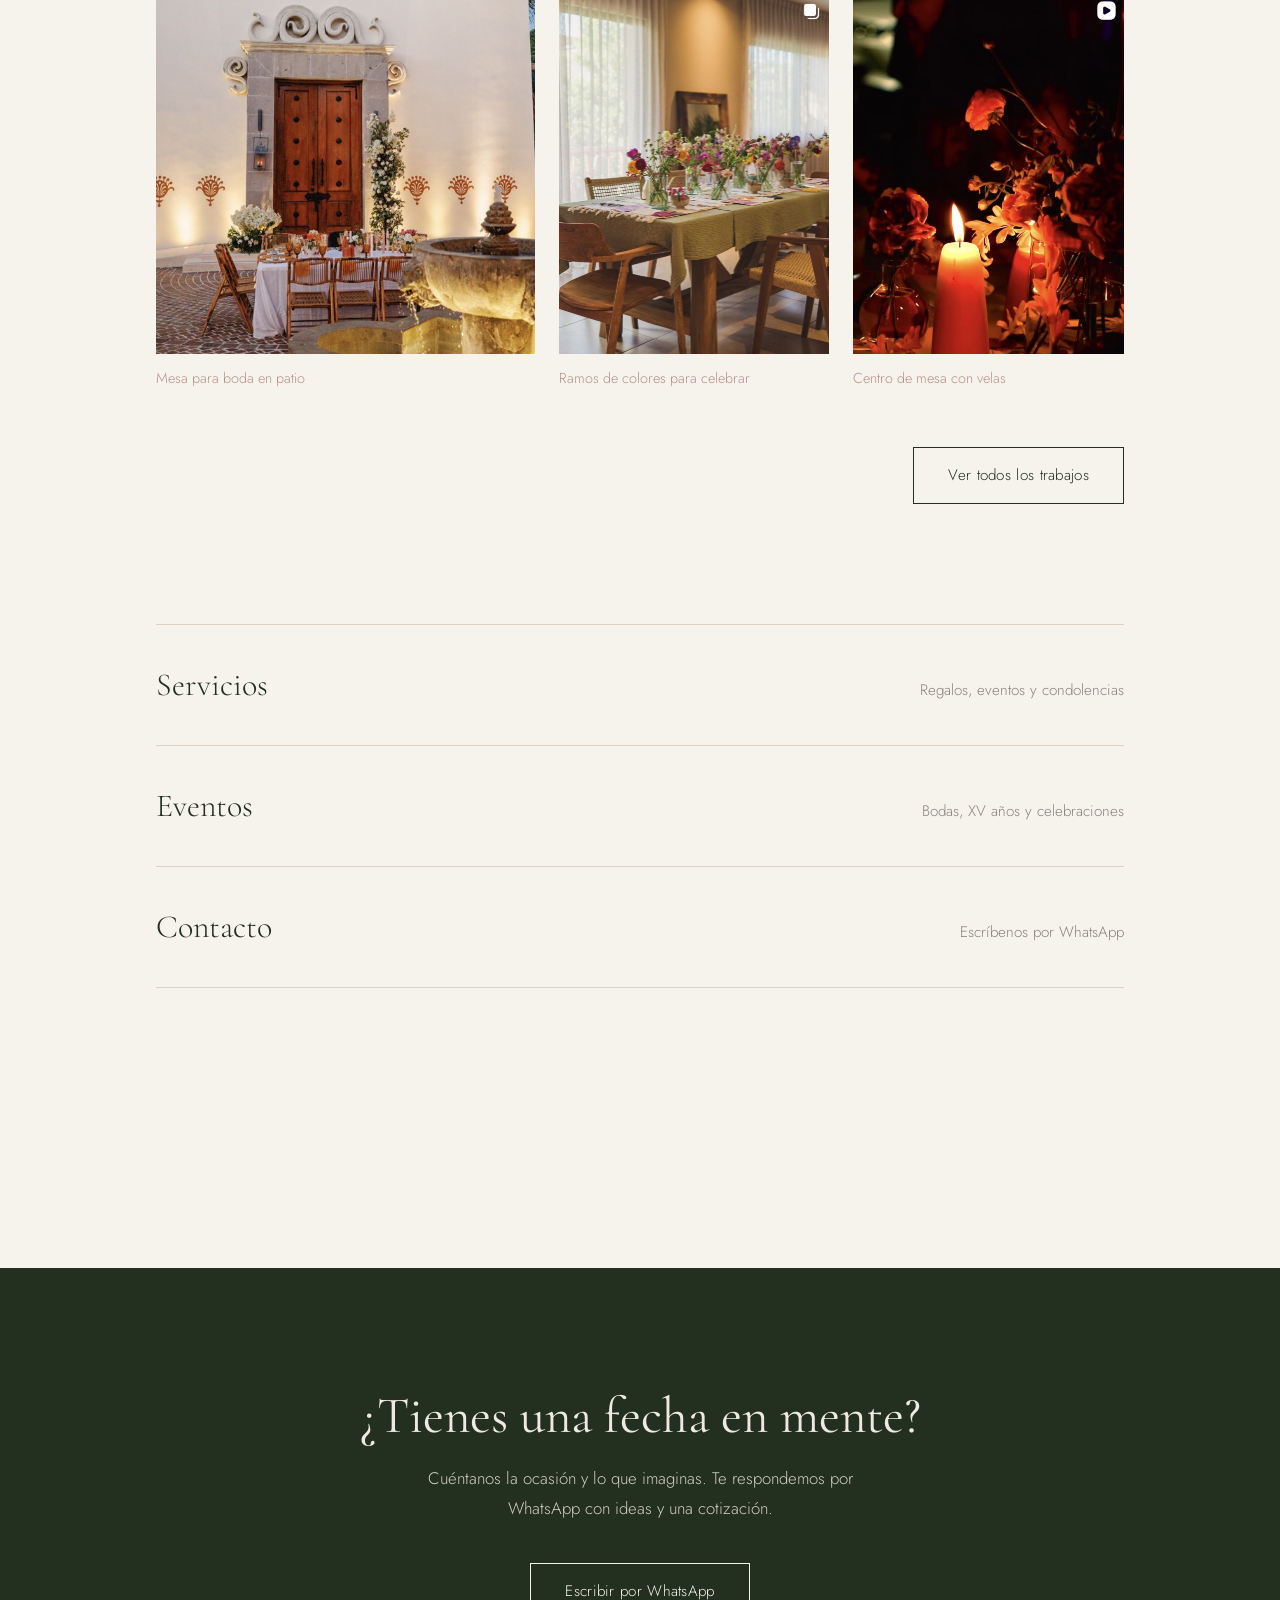
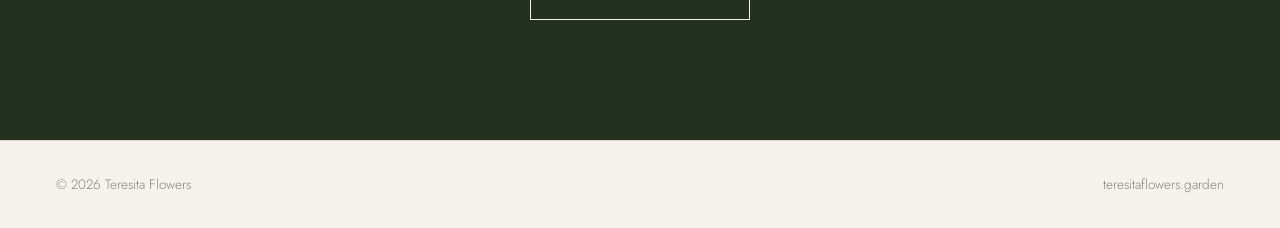
==== commit a8266f27: "Expand home page: intro, featured works, closing contact block" ====
--- a/index.html
+++ b/index.html
@@ -9,6 +9,83 @@
   <link rel="preconnect" href="https://fonts.gstatic.com" crossorigin>
   <link href="https://fonts.googleapis.com/css2?family=Cormorant+Garamond:ital,wght@0,400;0,500;1,400&family=Jost:wght@300;400&display=swap" rel="stylesheet">
   <link rel="stylesheet" href="style.css">
+  <style>
+    .sobre {
+      display: grid;
+      grid-template-columns: 1fr 1.4fr;
+      gap: 80px;
+      padding: 120px 0;
+      border-bottom: 1px solid var(--linea);
+    }
+    .sobre h2 {
+      font-size: clamp(1.9rem, 3vw, 2.5rem);
+      line-height: 1.15;
+    }
+    .sobre p {
+      max-width: 34em;
+      margin-bottom: 1.2em;
+      color: #4d4a44;
+    }
+    .sobre p:last-child { margin-bottom: 0; }
+
+    .destacados {
+      display: grid;
+      grid-template-columns: 1.4fr 1fr 1fr;
+      gap: 24px;
+      padding: 120px 0 0;
+      align-items: end;
+    }
+    .destacados figure img {
+      width: 100%;
+      object-fit: cover;
+    }
+    .destacados figure:nth-child(1) img { aspect-ratio: 3 / 4; }
+    .destacados figure:nth-child(2) img,
+    .destacados figure:nth-child(3) img { aspect-ratio: 3 / 4; }
+    .destacados figcaption {
+      margin-top: 12px;
+      font-size: 0.9rem;
+      color: var(--rosa);
+    }
+    .ver-todos {
+      margin-top: 56px;
+      text-align: right;
+    }
+
+    .cierre-inicio {
+      margin-top: 140px;
+      padding: 120px 0;
+      background: var(--musgo);
+      color: #efe9e1;
+      text-align: center;
+    }
+    .cierre-inicio h2 {
+      color: #efe9e1;
+      font-size: clamp(2.2rem, 4vw, 3.3rem);
+      line-height: 1.1;
+      margin-bottom: 20px;
+    }
+    .cierre-inicio p {
+      max-width: 440px;
+      margin: 0 auto 40px;
+      opacity: 0.85;
+    }
+    .cierre-inicio .enlace {
+      border-color: var(--marfil);
+      color: var(--marfil);
+    }
+    .cierre-inicio .enlace:hover {
+      background: var(--marfil);
+      color: var(--musgo);
+    }
+
+    @media (max-width: 860px) {
+      .sobre { grid-template-columns: 1fr; gap: 24px; padding: 80px 0; }
+      .destacados { grid-template-columns: 1fr; gap: 40px; padding-top: 80px; }
+      .ver-todos { text-align: left; }
+      .cierre-inicio { margin-top: 100px; padding: 90px 24px; }
+    }
+  </style>
 </head>
 <body>
 
@@ -30,15 +107,44 @@
   </section>
 
   <main class="pagina">
-    <p class="intro">Cada arreglo se diseña según la ocasión, los colores que te gustan y el lugar donde va a estar.</p>
 
-    <ul class="accesos">
+    <div class="sobre">
+      <h2>Cada arreglo se diseña contigo</h2>
+      <div>
+        <p>Empezamos por la ocasión, el lugar y los colores que te gustan. Con eso armamos un arreglo que se ve bien donde va a estar, ya sea una mesa, una entrada o una sala.</p>
+        <p>Cada arreglo se hace a mano, para que sea único y no un modelo repetido.</p>
+      </div>
+    </div>
+
+    <section class="destacados" aria-label="Trabajos destacados">
+      <figure>
+        <img src="img/boda.jpg" alt="Mesa de boda en patio con fuente y flores blancas">
+        <figcaption>Mesa para boda en patio</figcaption>
+      </figure>
+      <figure>
+        <img src="img/xv.jpg" alt="Mesa con ramos de colores en jarrones">
+        <figcaption>Ramos de colores para celebrar</figcaption>
+      </figure>
+      <figure>
+        <img src="img/centro-mesa.jpg" alt="Centro de mesa con velas y flores rojas">
+        <figcaption>Centro de mesa con velas</figcaption>
+      </figure>
+    </section>
+    <p class="ver-todos"><a class="enlace" href="trabajos.html">Ver todos los trabajos</a></p>
+
+    <ul class="accesos" style="margin-top: 120px;">
       <li><a href="servicios.html">Servicios <span>Regalos, eventos y condolencias</span></a></li>
-      <li><a href="trabajos.html">Trabajos <span>Algunos arreglos recientes</span></a></li>
       <li><a href="eventos.html">Eventos <span>Bodas, XV años y celebraciones</span></a></li>
       <li><a href="contacto.html">Contacto <span>Escríbenos por WhatsApp</span></a></li>
     </ul>
+
   </main>
+
+  <section class="cierre-inicio">
+    <h2>¿Tienes una fecha en mente?</h2>
+    <p>Cuéntanos la ocasión y lo que imaginas. Te respondemos por WhatsApp con ideas y una cotización.</p>
+    <a class="enlace" href="https://wa.me/521XXXXXXXXXX?text=Hola%2C%20quisiera%20pedir%20un%20arreglo%20floral" target="_blank" rel="noopener">Escribir por WhatsApp</a>
+  </section>
 
   <footer>
     <span>© 2026 Teresita Flowers</span>
